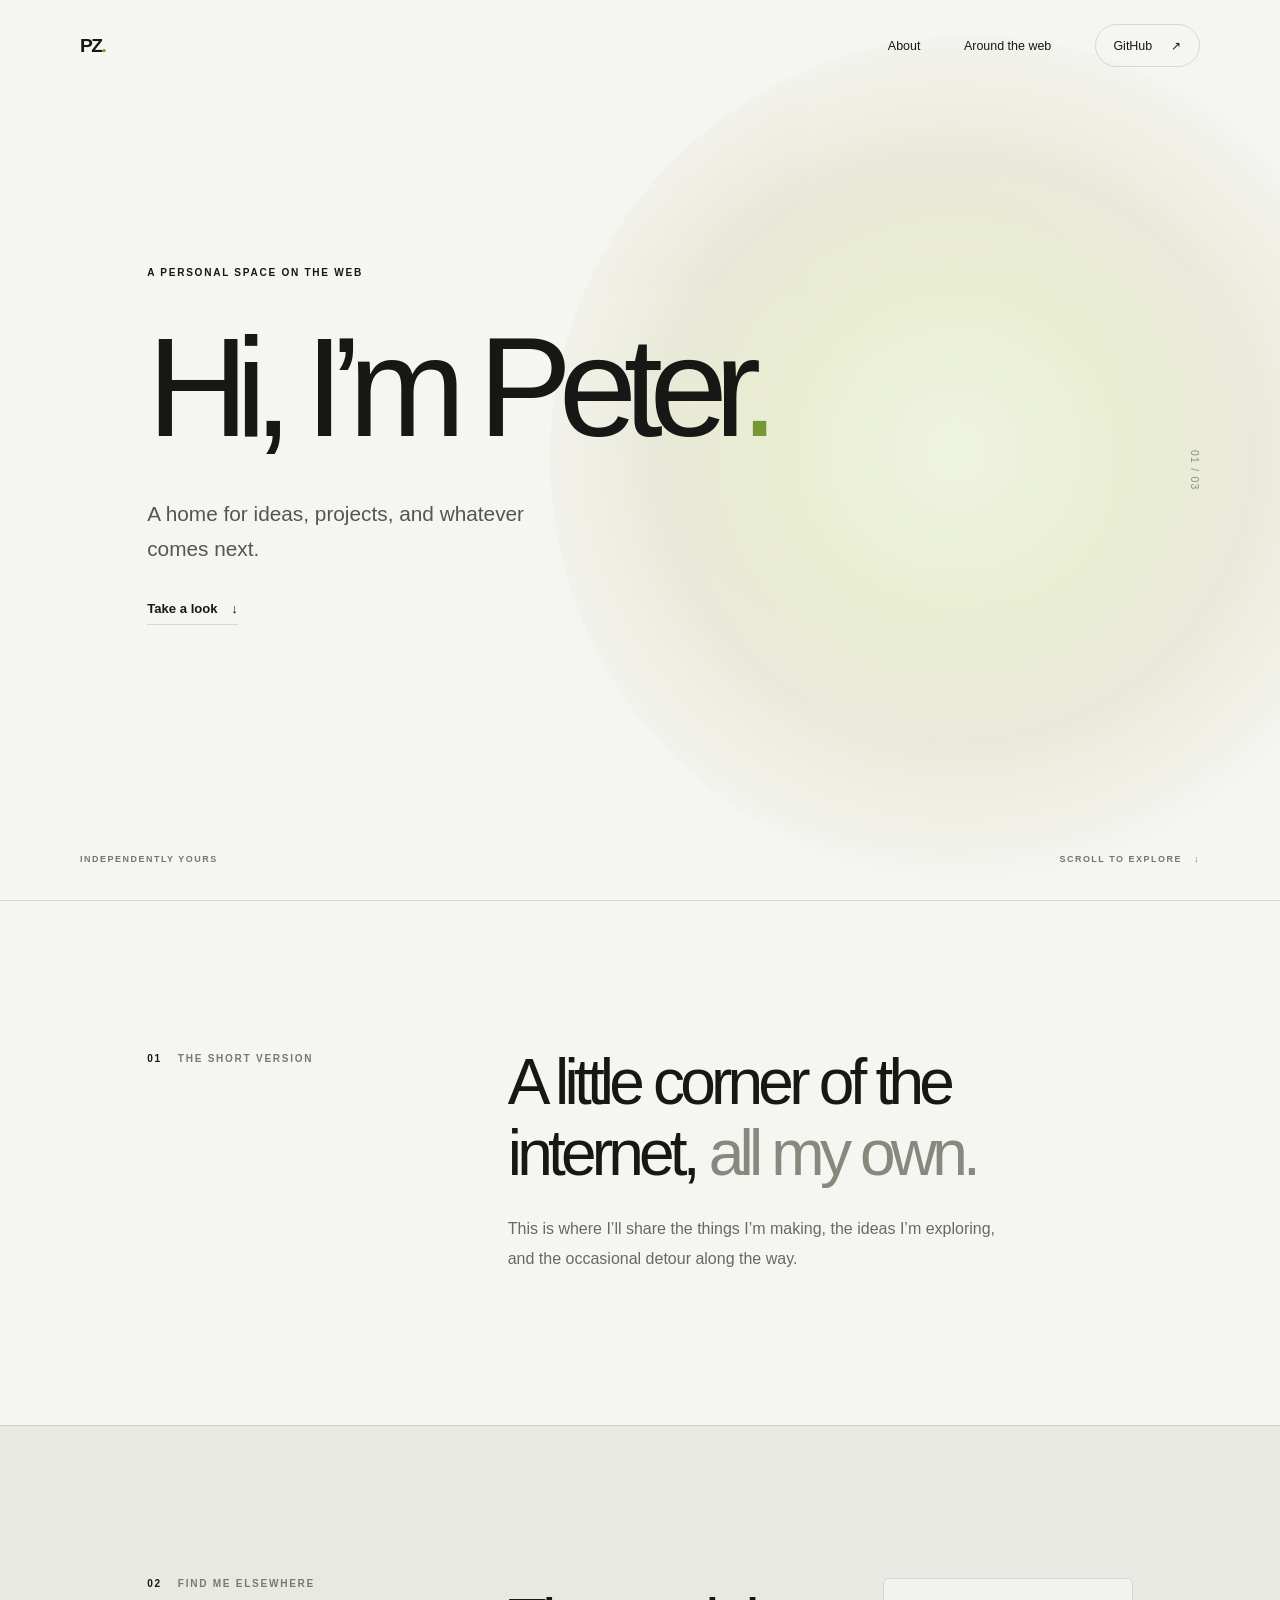
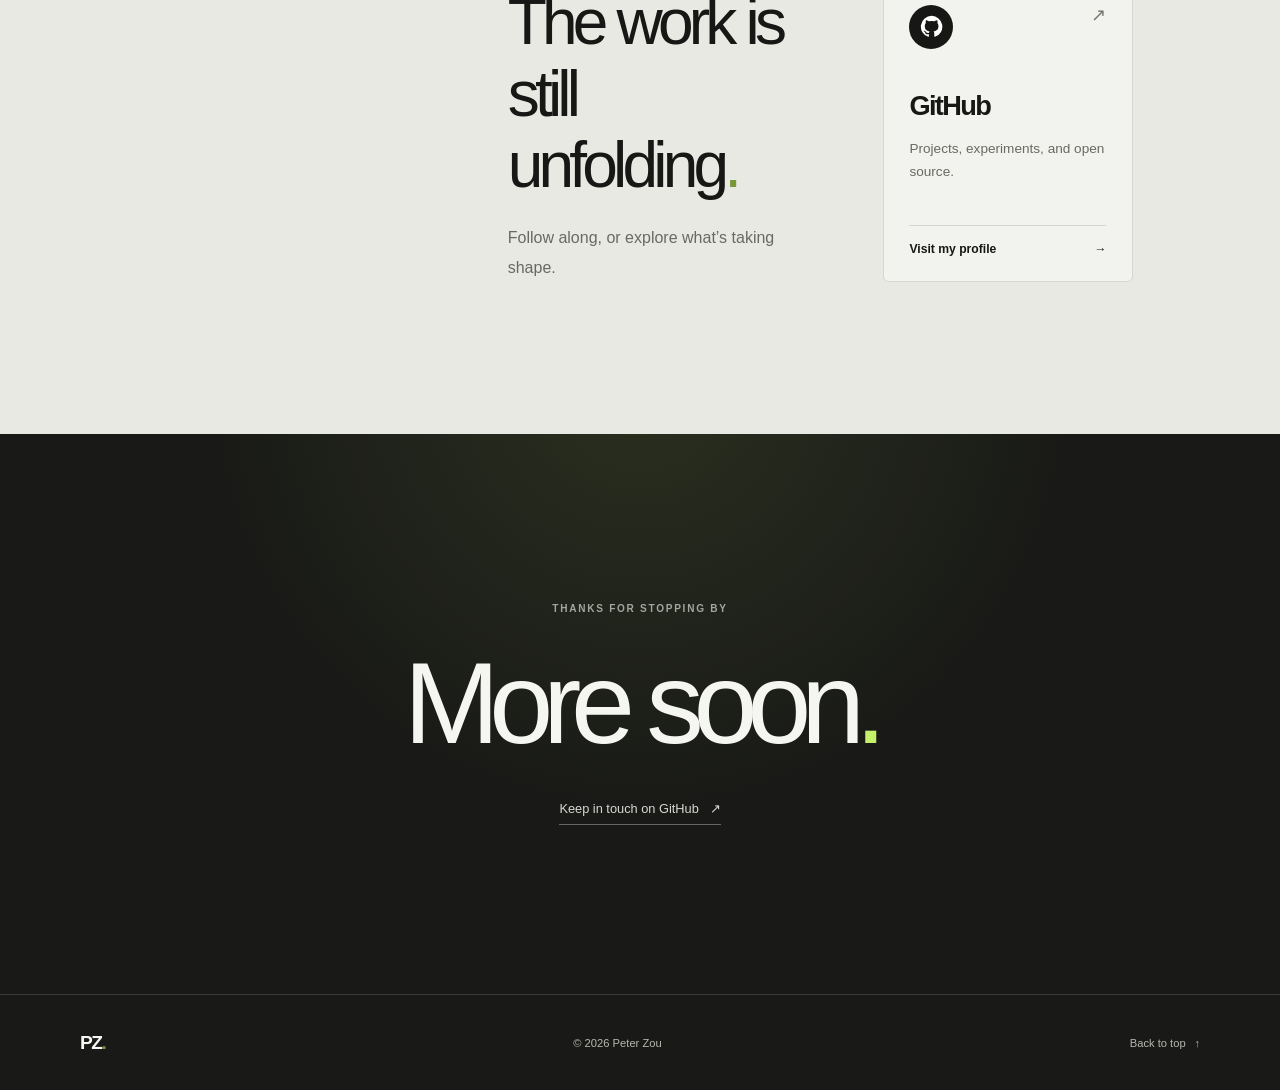
==== index.html @ 80b44aad "Build personal GitHub Pages site Co-authored-by: Copilot <223556219+Copilot@users.noreply.github.com" ====
<!doctype html>
<html lang="en" class="no-js">
  <head>
    <meta charset="utf-8">
    <meta name="viewport" content="width=device-width, initial-scale=1">
    <meta name="theme-color" content="#f5f5f2">
    <meta
      name="description"
      content="The personal website of Peter Zou — a home for ideas, projects, and what's next."
    >
    <title>Peter Zou — Personal site</title>
    <link rel="stylesheet" href="styles.css">
    <script src="script.js" defer></script>
  </head>
  <body>
    <a class="skip-link" href="#main">Skip to content</a>
    <header class="site-header">
      <a class="wordmark" href="#top" aria-label="Peter Zou, home">PZ<span>.</span></a>
      <button
        class="menu-toggle"
        type="button"
        aria-expanded="false"
        aria-controls="site-nav"
        aria-label="Open navigation"
      >
        <span></span>
        <span></span>
      </button>
      <nav class="site-nav" id="site-nav" aria-label="Main navigation">
        <a href="#about">About</a>
        <a href="#around">Around the web</a>
        <a class="nav-cta" href="https://github.com/v-peterzou" target="_blank" rel="noreferrer">
          GitHub <span aria-hidden="true">↗</span>
        </a>
      </nav>
    </header>

    <main id="main">
      <section class="hero" id="top" aria-labelledby="hero-title">
        <div class="hero-orb" aria-hidden="true"></div>
        <div class="hero-copy">
          <p class="eyebrow hero-reveal">A PERSONAL SPACE ON THE WEB</p>
          <h1 class="hero-reveal" id="hero-title">Hi, I’m Peter<span class="period">.</span></h1>
          <p class="hero-intro hero-reveal">
            A home for ideas, projects, and whatever comes next.
          </p>
          <a class="text-link hero-reveal" href="#about">
            Take a look <span class="arrow" aria-hidden="true">↓</span>
          </a>
        </div>
        <p class="hero-index" aria-hidden="true">01 / 03</p>
        <div class="hero-bottom" aria-hidden="true">
          <span>INDEPENDENTLY YOURS</span>
          <span>SCROLL TO EXPLORE <span class="arrow">↓</span></span>
        </div>
      </section>

      <section class="about section-wrap" id="about" aria-labelledby="about-title">
        <div class="section-label reveal">
          <span class="section-number">01</span>
          <span>THE SHORT VERSION</span>
        </div>
        <div class="about-content reveal">
          <h2 id="about-title">A little corner of the internet, <span>all my own.</span></h2>
          <p>
            This is where I’ll share the things I’m making, the ideas I’m exploring,
            and the occasional detour along the way.
          </p>
        </div>
      </section>

      <section class="around section-wrap" id="around" aria-labelledby="around-title">
        <div class="section-label reveal">
          <span class="section-number">02</span>
          <span>FIND ME ELSEWHERE</span>
        </div>
        <div class="around-content reveal">
          <div class="around-heading">
            <h2 id="around-title">The work is<br>still unfolding<span class="period">.</span></h2>
            <p>Follow along, or explore what’s taking shape.</p>
          </div>
          <a
            class="github-card"
            href="https://github.com/v-peterzou"
            target="_blank"
            rel="noreferrer"
          >
            <span class="github-card-top">
              <span class="github-mark" aria-hidden="true">
                <svg viewBox="0 0 24 24" fill="currentColor">
                  <path d="M12 .9a11.1 11.1 0 0 0-3.51 21.63c.56.1.76-.24.76-.54v-2.1c-3.1.67-3.75-1.32-3.75-1.32-.5-1.28-1.24-1.62-1.24-1.62-1.01-.7.08-.69.08-.69 1.12.08 1.71 1.15 1.71 1.15 1 1.7 2.63 1.2 3.27.92.1-.73.39-1.2.71-1.48-2.48-.28-5.09-1.24-5.09-5.52 0-1.22.44-2.22 1.15-3-.12-.28-.5-1.42.11-2.96 0 0 .94-.3 3.05 1.15a10.62 10.62 0 0 1 5.55 0c2.12-1.44 3.05-1.15 3.05-1.15.61 1.54.23 2.68.12 2.96.71.78 1.14 1.78 1.14 3 0 4.3-2.61 5.23-5.1 5.5.4.35.76 1.03.76 2.08v3.08c0 .3.2.65.77.54A11.1 11.1 0 0 0 12 .9Z"/>
                </svg>
              </span>
              <span class="card-arrow" aria-hidden="true">↗</span>
            </span>
            <span class="github-card-title">GitHub</span>
            <span class="github-card-description">Projects, experiments, and open source.</span>
            <span class="github-card-link">Visit my profile <span aria-hidden="true">→</span></span>
          </a>
        </div>
      </section>

      <section class="closing" aria-label="Closing">
        <div class="closing-glow" aria-hidden="true"></div>
        <p class="eyebrow reveal">THANKS FOR STOPPING BY</p>
        <h2 class="reveal">More soon<span class="period">.</span></h2>
        <a
          class="closing-link reveal"
          href="https://github.com/v-peterzou"
          target="_blank"
          rel="noreferrer"
        >
          Keep in touch on GitHub <span aria-hidden="true">↗</span>
        </a>
      </section>
    </main>

    <footer class="site-footer">
      <a class="wordmark" href="#top" aria-label="Peter Zou, back to top">PZ<span>.</span></a>
      <p>© <span id="year">2026</span> Peter Zou</p>
      <a href="#top" class="back-to-top">Back to top <span aria-hidden="true">↑</span></a>
    </footer>
  </body>
</html>
---- styles.css ----
:root {
  color-scheme: light;
  --paper: #f5f5f2;
  --ink: #171815;
  --muted: #777972;
  --accent: #c4f06a;
  --line: rgba(23, 24, 21, 0.13);
  --font-display: -apple-system, BlinkMacSystemFont, "Segoe UI", sans-serif;
  --font-body: -apple-system, BlinkMacSystemFont, "Segoe UI", sans-serif;
}

* {
  box-sizing: border-box;
}

html {
  scroll-behavior: smooth;
  scroll-padding-top: 5.5rem;
}

body {
  margin: 0;
  background: var(--paper);
  color: var(--ink);
  font-family: var(--font-body);
  -webkit-font-smoothing: antialiased;
}

a {
  color: inherit;
  text-decoration: none;
}

button {
  font: inherit;
}

.skip-link {
  position: fixed;
  z-index: 20;
  top: 0.75rem;
  left: 0.75rem;
  padding: 0.75rem 1rem;
  transform: translateY(-160%);
  border-radius: 0.25rem;
  background: var(--ink);
  color: white;
}

.skip-link:focus {
  transform: translateY(0);
}

.site-header {
  position: absolute;
  z-index: 5;
  top: 0;
  left: 0;
  display: flex;
  width: 100%;
  align-items: center;
  justify-content: space-between;
  padding: 1.5rem 6.25vw;
}

.wordmark {
  font-family: var(--font-display);
  font-size: 1.2rem;
  font-weight: 800;
  letter-spacing: -0.08em;
}

.wordmark span,
.period {
  color: #769735;
}

.site-nav {
  display: flex;
  align-items: center;
  gap: clamp(1.5rem, 3.4vw, 3.5rem);
  font-size: 0.78rem;
  font-weight: 500;
}

.site-nav a,
.back-to-top {
  transition: opacity 180ms ease;
}

.site-nav a:hover,
.back-to-top:hover {
  opacity: 0.58;
}

.site-nav .nav-cta {
  display: inline-flex;
  min-height: 2.7rem;
  align-items: center;
  gap: 1.2rem;
  padding: 0 1.1rem;
  border: 1px solid var(--line);
  border-radius: 999px;
}

.menu-toggle {
  display: none;
}

.hero {
  position: relative;
  display: flex;
  min-height: min(850px, 100vh);
  min-height: min(850px, 100svh);
  flex-direction: column;
  justify-content: center;
  overflow: hidden;
  padding: 8rem 11.5vw 7rem;
  isolation: isolate;
}

.hero-orb {
  position: absolute;
  z-index: -1;
  top: 4%;
  right: -9%;
  width: min(66vw, 890px);
  aspect-ratio: 1;
  border-radius: 50%;
  background:
    radial-gradient(ellipse at 38% 42%, rgba(245, 245, 242, 0) 28%, rgba(245, 245, 242, 0.08) 49%, rgba(245, 245, 242, 0) 68%),
    radial-gradient(ellipse at 48% 49%, #eef4df 0%, #e8eccf 29%, #e8e8d7 48%, #f5f5f2 72%);
  opacity: 0.94;
  animation: orb-arrive 1.5s cubic-bezier(0.2, 0.7, 0.2, 1) both;
}

.hero-copy {
  width: min(100%, 950px);
  margin-top: -1.5rem;
}

.eyebrow,
.section-label,
.hero-bottom {
  font-size: 0.63rem;
  font-weight: 600;
  letter-spacing: 0.17em;
}

.eyebrow {
  margin: 0 0 2.5rem;
}

.hero h1 {
  margin: 0;
  font-family: var(--font-display);
  font-size: clamp(4.5rem, 11vw, 10.25rem);
  font-weight: 500;
  letter-spacing: -0.095em;
  line-height: 0.99;
}

.hero-intro {
  max-width: 27rem;
  margin: 2.4rem 0 2rem;
  color: #55574f;
  font-size: clamp(1.05rem, 1.8vw, 1.3rem);
  line-height: 1.7;
}

.text-link {
  display: inline-flex;
  align-items: center;
  gap: 0.85rem;
  padding-bottom: 0.5rem;
  border-bottom: 1px solid var(--line);
  font-size: 0.82rem;
  font-weight: 600;
}

.arrow {
  display: inline-block;
  transition: transform 180ms ease;
}

.text-link:hover .arrow {
  transform: translateY(3px);
}

.hero-index {
  position: absolute;
  top: 50%;
  right: 6.25vw;
  margin: 0;
  color: #8b8d84;
  font-size: 0.65rem;
  letter-spacing: 0.12em;
  writing-mode: vertical-rl;
}

.hero-bottom {
  position: absolute;
  right: 6.25vw;
  bottom: 2.25rem;
  left: 6.25vw;
  display: flex;
  justify-content: space-between;
  color: #75776e;
  font-size: 0.56rem;
}

.hero-bottom .arrow {
  margin-left: 0.5rem;
}

.hero-reveal {
  animation: rise-in 850ms cubic-bezier(0.2, 0.7, 0.2, 1) both;
}

.hero-reveal:nth-child(2) {
  animation-delay: 100ms;
}

.hero-reveal:nth-child(3) {
  animation-delay: 200ms;
}

.hero-reveal:nth-child(4) {
  animation-delay: 300ms;
}

.section-wrap {
  display: grid;
  grid-template-columns: 1fr 2fr;
  gap: 3rem;
  padding: 9.5rem 11.5vw;
  border-top: 1px solid var(--line);
}

.section-label {
  display: flex;
  align-items: flex-start;
  gap: 1rem;
  color: var(--muted);
}

.section-number {
  color: var(--ink);
}

.about-content {
  max-width: 720px;
}

.about-content h2,
.around-heading h2 {
  margin: -0.4rem 0 1.5rem;
  font-family: var(--font-display);
  font-size: clamp(2.5rem, 5vw, 5rem);
  font-weight: 500;
  letter-spacing: -0.075em;
  line-height: 1.12;
}

.about-content h2 span {
  color: #87897f;
}

.about-content p,
.around-heading p {
  max-width: 32rem;
  margin: 0;
  color: #686a62;
  font-size: 1rem;
  line-height: 1.85;
}

.around {
  background: #e9e9e3;
}

.around-content {
  display: grid;
  grid-template-columns: minmax(0, 1fr) minmax(250px, 0.72fr);
  align-items: end;
  gap: clamp(2rem, 6vw, 6rem);
}

.around-heading h2 {
  margin-bottom: 1.3rem;
}

.github-card {
  display: flex;
  min-height: 19rem;
  flex-direction: column;
  justify-content: space-between;
  padding: 1.6rem;
  border: 1px solid rgba(23, 24, 21, 0.12);
  border-radius: 0.35rem;
  background: rgba(245, 245, 242, 0.76);
  transition: transform 300ms cubic-bezier(0.2, 0.7, 0.2, 1), background 300ms ease;
}

.github-card:hover {
  transform: translateY(-5px);
  background: #f5f5f2;
}

.github-card-top {
  display: flex;
  align-items: flex-start;
  justify-content: space-between;
}

.github-mark {
  display: grid;
  width: 2.75rem;
  aspect-ratio: 1;
  place-items: center;
  border-radius: 50%;
  background: var(--ink);
  color: white;
}

.github-mark svg {
  width: 1.45rem;
}

.card-arrow {
  color: #777972;
  font-size: 1.1rem;
}

.github-card-title {
  margin-top: 2rem;
  font-family: var(--font-display);
  font-size: 1.7rem;
  font-weight: 600;
  letter-spacing: -0.06em;
}

.github-card-description {
  margin-top: 0.45rem;
  color: #686a62;
  font-size: 0.85rem;
  line-height: 1.65;
}

.github-card-link {
  display: flex;
  justify-content: space-between;
  margin-top: 2rem;
  padding-top: 1rem;
  border-top: 1px solid var(--line);
  font-size: 0.76rem;
  font-weight: 600;
}

.closing {
  position: relative;
  display: flex;
  min-height: 35rem;
  flex-direction: column;
  align-items: center;
  justify-content: center;
  overflow: hidden;
  padding: 6rem 1.5rem;
  background: #191a17;
  color: #f5f5f2;
  text-align: center;
  isolation: isolate;
}

.closing-glow {
  position: absolute;
  z-index: -1;
  top: -90%;
  left: 50%;
  width: 70vw;
  min-width: 35rem;
  aspect-ratio: 1;
  transform: translateX(-50%);
  border-radius: 50%;
  background: radial-gradient(ellipse, rgba(196, 240, 106, 0.1), transparent 68%);
}

.closing .eyebrow {
  margin-bottom: 1.4rem;
  color: #a4a59e;
}

.closing h2 {
  margin: 0;
  font-family: var(--font-display);
  font-size: clamp(4rem, 9vw, 8rem);
  font-weight: 500;
  letter-spacing: -0.09em;
}

.closing .period {
  color: var(--accent);
}

.closing-link {
  margin-top: 2rem;
  padding-bottom: 0.5rem;
  border-bottom: 1px solid rgba(245, 245, 242, 0.35);
  color: #d7d8d1;
  font-size: 0.8rem;
  transition: color 180ms ease;
}

.closing-link:hover {
  color: white;
}

.closing-link span {
  margin-left: 0.45rem;
}

.site-footer {
  display: flex;
  min-height: 6rem;
  align-items: center;
  justify-content: space-between;
  padding: 1.25rem 6.25vw;
  background: #191a17;
  color: #b6b7b0;
  border-top: 1px solid rgba(245, 245, 242, 0.15);
  font-size: 0.7rem;
}

.site-footer .wordmark {
  color: #f5f5f2;
}

.site-footer p {
  margin: 0;
}

.back-to-top span {
  margin-left: 0.35rem;
}

.reveal {
  opacity: 0;
  transform: translateY(18px);
  transition: opacity 700ms ease, transform 700ms cubic-bezier(0.2, 0.7, 0.2, 1);
}

.no-js .reveal {
  opacity: 1;
  transform: none;
}

.reveal.is-visible {
  opacity: 1;
  transform: translateY(0);
}

:focus-visible {
  outline: 2px solid #769735;
  outline-offset: 4px;
}

@keyframes rise-in {
  from {
    opacity: 0;
    transform: translateY(18px);
  }
  to {
    opacity: 1;
    transform: translateY(0);
  }
}

@keyframes orb-arrive {
  from {
    opacity: 0;
    transform: scale(0.94);
  }
  to {
    opacity: 0.94;
    transform: scale(1);
  }
}

@media (min-height: 900px) and (min-width: 900px) {
  .hero {
    min-height: 100svh;
  }
}

@media (max-width: 760px) {
  .site-header {
    padding: 1.15rem 6vw;
  }

  .menu-toggle {
    z-index: 7;
    display: flex;
    width: 2.7rem;
    height: 2.7rem;
    flex-direction: column;
    align-items: center;
    justify-content: center;
    gap: 5px;
    border: 1px solid var(--line);
    border-radius: 50%;
    background: var(--paper);
    cursor: pointer;
  }

  .menu-toggle span {
    width: 0.85rem;
    height: 1px;
    background: var(--ink);
    transition: transform 180ms ease;
  }

  .menu-toggle[aria-expanded="true"] span:first-child {
    transform: translateY(3px) rotate(45deg);
  }

  .menu-toggle[aria-expanded="true"] span:last-child {
    transform: translateY(-3px) rotate(-45deg);
  }

  .site-nav {
    position: absolute;
    top: 0.65rem;
    right: 4vw;
    left: 4vw;
    display: flex;
    flex-direction: column;
    align-items: stretch;
    gap: 0;
    padding: 4rem 1.25rem 1.25rem;
    border: 1px solid var(--line);
    border-radius: 0.4rem;
    background: var(--paper);
    box-shadow: 0 1rem 3rem rgba(23, 24, 21, 0.1);
    opacity: 0;
    pointer-events: none;
    transform: translateY(-0.5rem);
    transition: opacity 180ms ease, transform 180ms ease;
  }

  .site-nav.is-open {
    opacity: 1;
    pointer-events: auto;
    transform: translateY(0);
  }

  .site-nav > a:not(.nav-cta) {
    padding: 1rem 0;
    border-bottom: 1px solid var(--line);
  }

  .site-nav .nav-cta {
    justify-content: space-between;
    margin-top: 1rem;
  }

  .hero {
    min-height: 760px;
    min-height: max(650px, 100svh);
    padding: 7.5rem 8vw 6rem;
  }

  .hero-orb {
    top: 14%;
    right: -31%;
    width: 105vw;
    opacity: 0.7;
  }

  .hero h1 {
    font-size: clamp(4.25rem, 16vw, 7.5rem);
  }

  .hero-intro {
    max-width: 19rem;
    margin-top: 1.6rem;
    font-size: 1.05rem;
  }

  .hero-index {
    display: none;
  }

  .hero-bottom {
    right: 8vw;
    left: 8vw;
    font-size: 0.48rem;
  }

  .section-wrap {
    grid-template-columns: 1fr;
    gap: 3rem;
    padding: 6rem 8vw;
  }

  .about-content h2,
  .around-heading h2 {
    font-size: clamp(2.75rem, 11vw, 4.5rem);
  }

  .around-content {
    grid-template-columns: 1fr;
    gap: 2.5rem;
  }

  .github-card {
    min-height: 17rem;
  }

  .closing {
    min-height: 30rem;
  }

  .site-footer {
    min-height: 5.5rem;
    padding: 1rem 6vw;
    font-size: 0.62rem;
  }
}

@media (max-width: 390px) {
  .hero-bottom span:first-child {
    max-width: 6rem;
  }

  .hero-bottom {
    letter-spacing: 0.11em;
  }

  .site-footer {
    gap: 0.75rem;
  }
}

@media (prefers-reduced-motion: reduce) {
  *,
  *::before,
  *::after {
    scroll-behavior: auto !important;
    animation-duration: 0.01ms !important;
    animation-iteration-count: 1 !important;
    transition-duration: 0.01ms !important;
  }

  .reveal {
    opacity: 1;
    transform: none;
  }
}
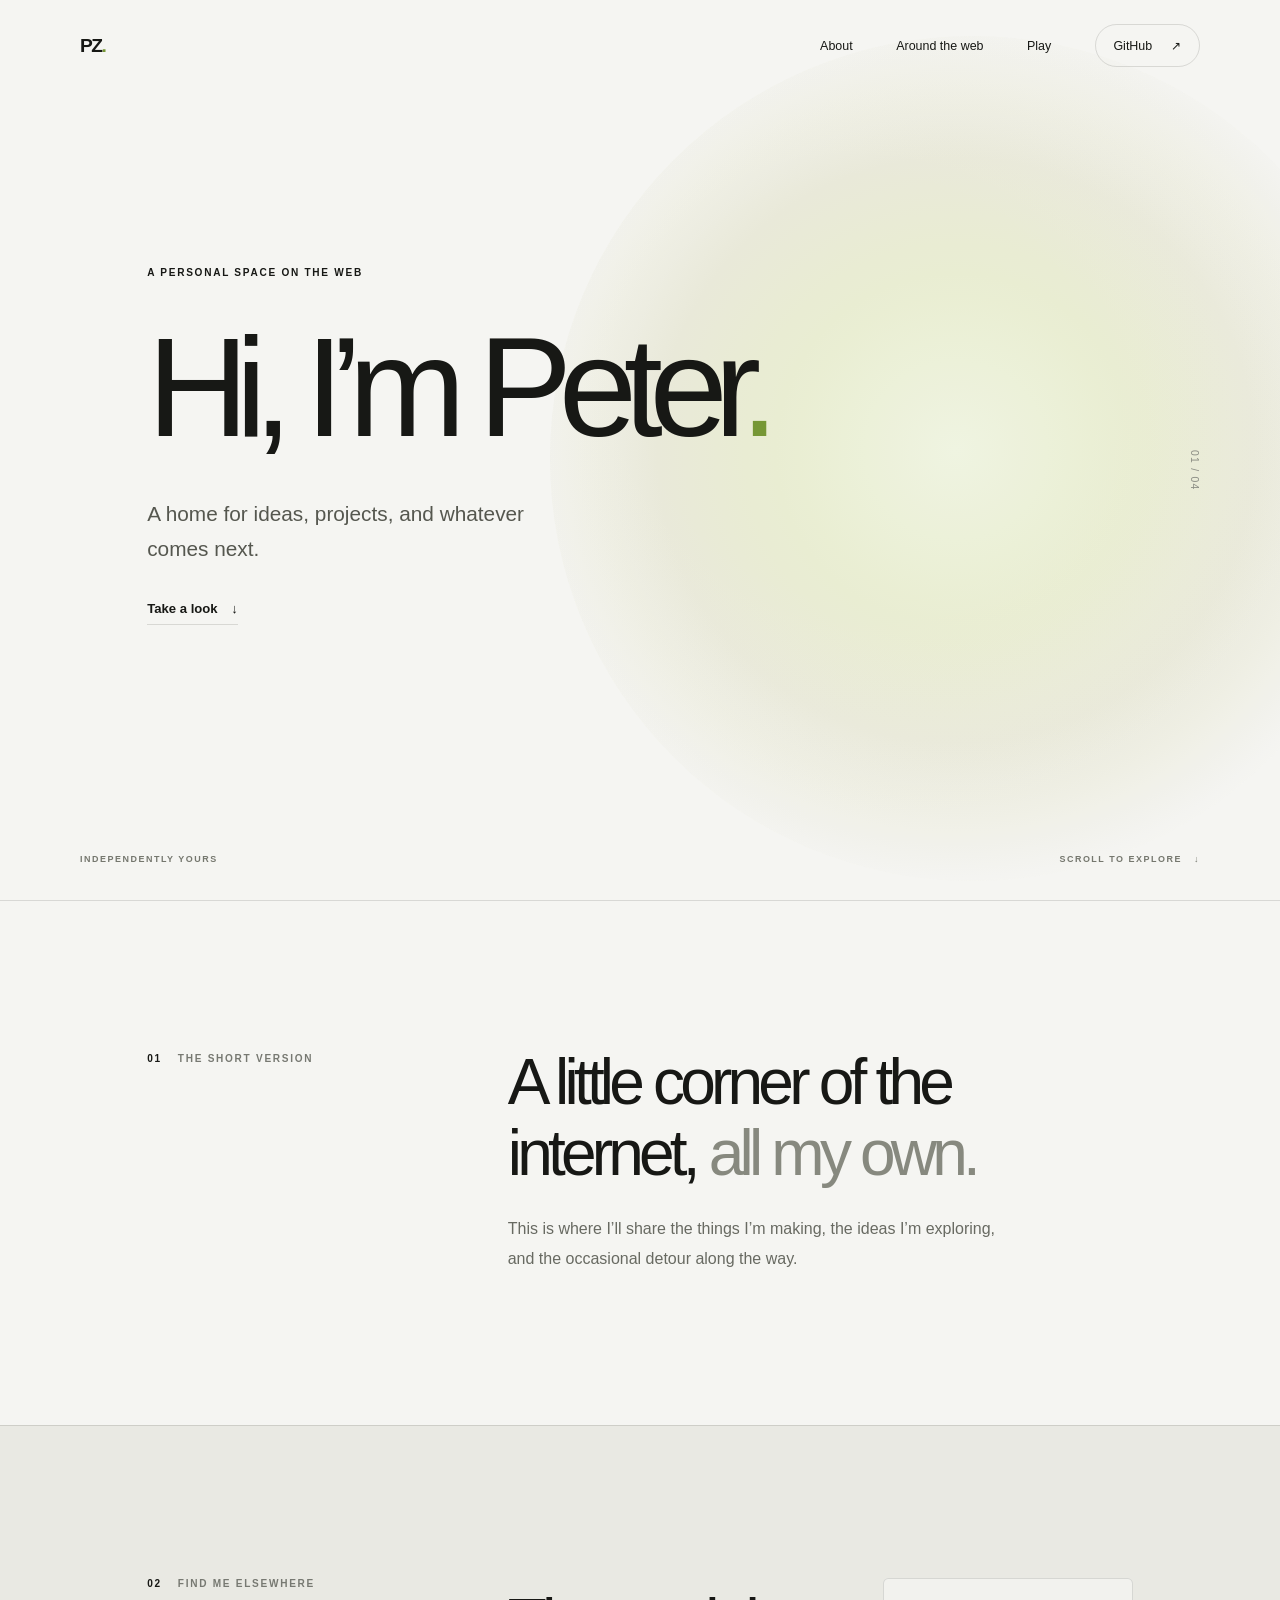
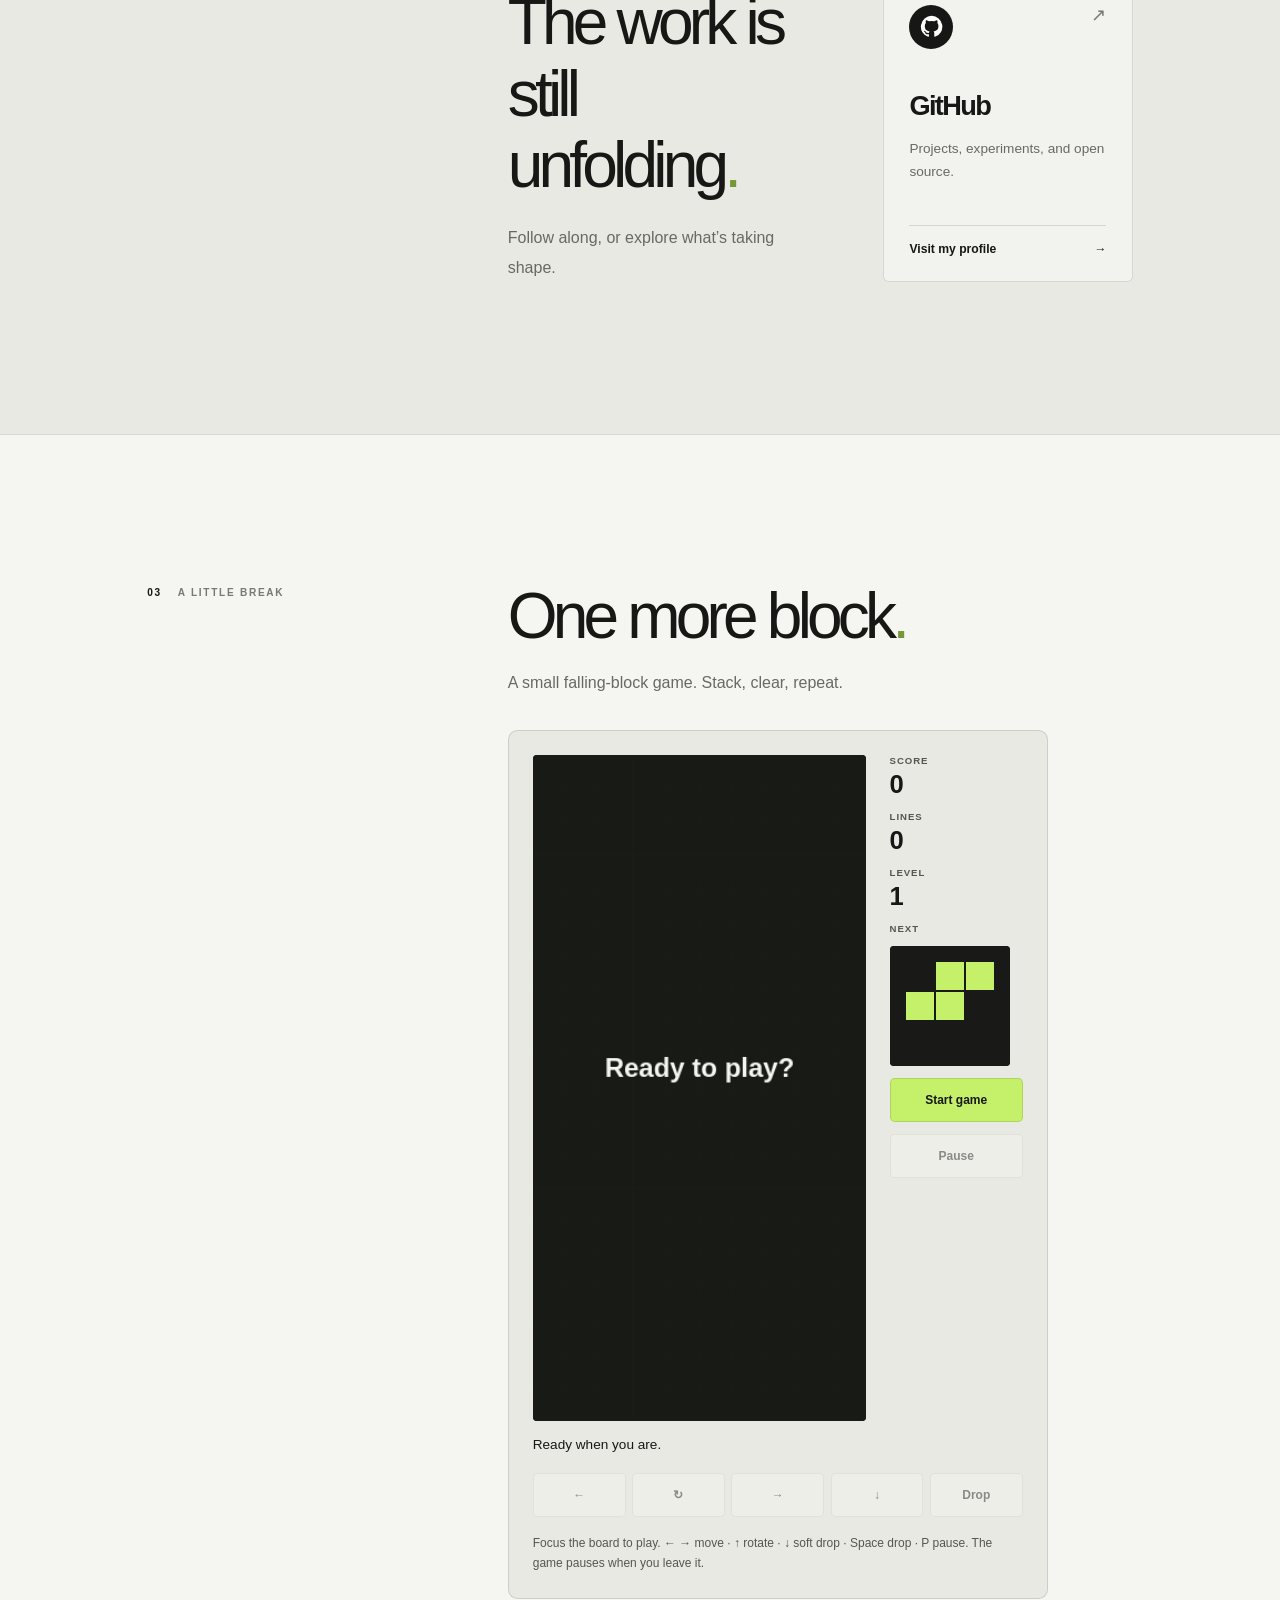
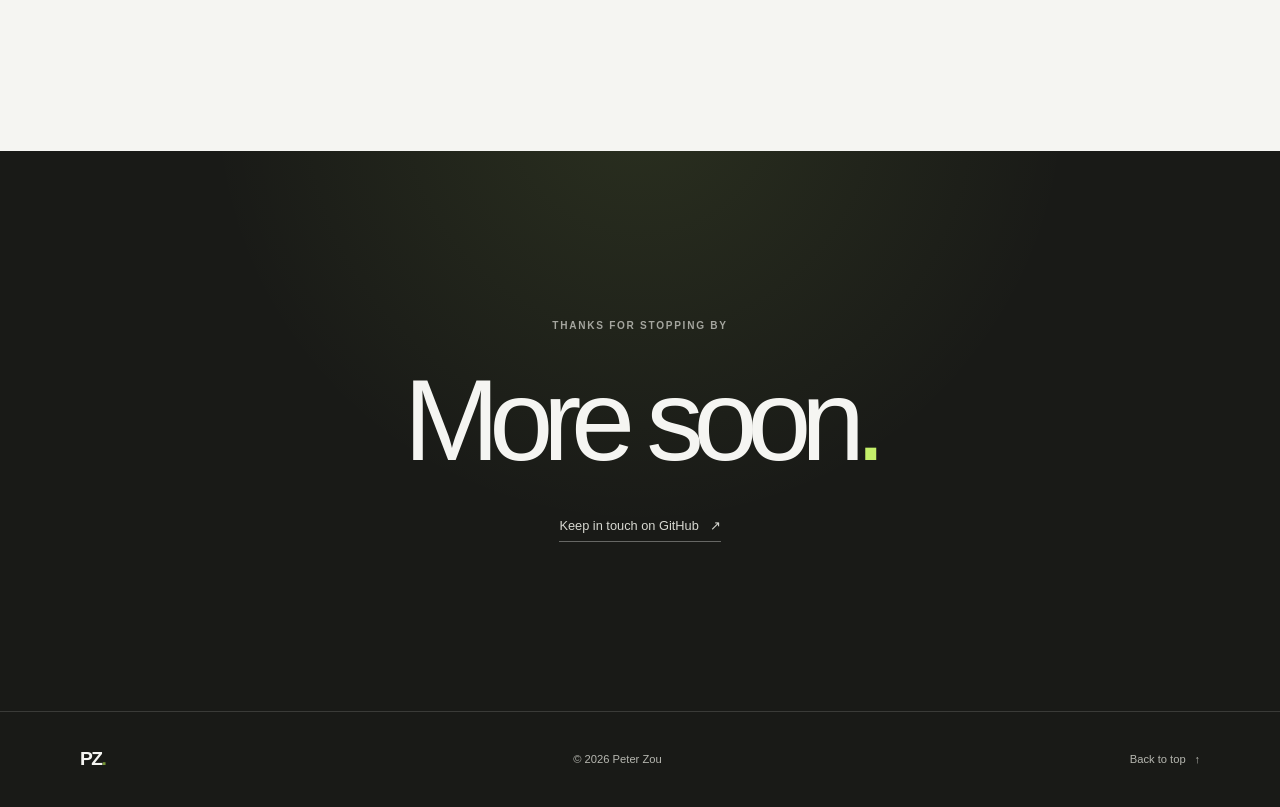
==== commit 013111d2: "Add playable falling-block game widget Co-authored-by: Copilot <223556219+Copilot@users.noreply.gith" ====
--- a/index.html
+++ b/index.html
@@ -11,6 +11,7 @@
     <title>Peter Zou — Personal site</title>
     <link rel="stylesheet" href="styles.css">
     <script src="script.js" defer></script>
+    <script src="game.js" defer></script>
   </head>
   <body>
     <a class="skip-link" href="#main">Skip to content</a>
@@ -29,6 +30,7 @@
       <nav class="site-nav" id="site-nav" aria-label="Main navigation">
         <a href="#about">About</a>
         <a href="#around">Around the web</a>
+        <a href="#play">Play</a>
         <a class="nav-cta" href="https://github.com/v-peterzou" target="_blank" rel="noreferrer">
           GitHub <span aria-hidden="true">↗</span>
         </a>
@@ -48,7 +50,7 @@
             Take a look <span class="arrow" aria-hidden="true">↓</span>
           </a>
         </div>
-        <p class="hero-index" aria-hidden="true">01 / 03</p>
+        <p class="hero-index" aria-hidden="true">01 / 04</p>
         <div class="hero-bottom" aria-hidden="true">
           <span>INDEPENDENTLY YOURS</span>
           <span>SCROLL TO EXPLORE <span class="arrow">↓</span></span>
@@ -100,6 +102,49 @@
         </div>
       </section>
 
+      <section class="play section-wrap" id="play" aria-labelledby="play-title">
+        <div class="section-label">
+          <span class="section-number">03</span>
+          <span>A LITTLE BREAK</span>
+        </div>
+        <div class="play-content">
+          <h2 id="play-title">One more block<span class="period">.</span></h2>
+          <p class="play-intro">A small falling-block game. Stack, clear, repeat.</p>
+          <div class="game-widget" aria-label="Falling-block game">
+            <div class="game-layout">
+              <canvas id="game-board" width="300" height="600" tabindex="0"
+                role="img" aria-label="Game board, 10 columns by 20 rows"
+                aria-describedby="game-instructions game-status">
+                This game requires a browser with canvas support.
+              </canvas>
+              <div class="game-sidebar">
+                <p class="game-label">SCORE <strong id="game-score">0</strong></p>
+                <p class="game-label">LINES <strong id="game-lines">0</strong></p>
+                <p class="game-label">LEVEL <strong id="game-level">1</strong></p>
+                <p class="game-label">NEXT</p>
+                <canvas id="game-next" width="120" height="120" role="img"
+                  aria-label="Next piece preview"></canvas>
+                <button type="button" id="game-start">Start game</button>
+                <button type="button" id="game-pause" disabled>Pause</button>
+              </div>
+            </div>
+            <p id="game-status" role="status" aria-live="polite">Ready when you are.</p>
+            <div class="game-controls" aria-label="Touch game controls">
+              <button type="button" data-game-action="left" aria-label="Move left">←</button>
+              <button type="button" data-game-action="rotate" aria-label="Rotate piece">↻</button>
+              <button type="button" data-game-action="right" aria-label="Move right">→</button>
+              <button type="button" data-game-action="down" aria-label="Move down">↓</button>
+              <button type="button" data-game-action="drop">Drop</button>
+            </div>
+            <p id="game-instructions">
+              Focus the board to play. ← → move · ↑ rotate · ↓ soft drop · Space drop · P pause.
+              The game pauses when you leave it.
+            </p>
+            <noscript><p>Enable JavaScript to play this game.</p></noscript>
+          </div>
+        </div>
+      </section>
+
       <section class="closing" aria-label="Closing">
         <div class="closing-glow" aria-hidden="true"></div>
         <p class="eyebrow reveal">THANKS FOR STOPPING BY</p>
--- a/styles.css
+++ b/styles.css
@@ -355,6 +355,124 @@
   border-top: 1px solid var(--line);
   font-size: 0.76rem;
   font-weight: 600;
+}
+
+.play-content {
+  min-width: 0;
+}
+
+.play-content h2 {
+  margin: -0.4rem 0 1rem;
+  font-family: var(--font-display);
+  font-size: clamp(2.5rem, 5vw, 5rem);
+  font-weight: 500;
+  letter-spacing: -0.075em;
+  line-height: 1.12;
+}
+
+.play-intro {
+  margin: 0 0 2rem;
+  color: #686a62;
+  line-height: 1.85;
+}
+
+.game-widget {
+  max-width: 540px;
+  padding: clamp(0.75rem, 2vw, 1.5rem);
+  border: 1px solid var(--line);
+  border-radius: 0.6rem;
+  background: #e9e9e3;
+}
+
+.game-layout {
+  display: grid;
+  grid-template-columns: minmax(0, 1fr) minmax(80px, 0.4fr);
+  align-items: start;
+  gap: clamp(0.75rem, 2vw, 1.5rem);
+}
+
+#game-board {
+  display: block;
+  width: 100%;
+  height: auto;
+  border-radius: 0.25rem;
+  background: #191a17;
+}
+
+.game-sidebar {
+  display: flex;
+  min-width: 0;
+  flex-direction: column;
+  gap: 0.75rem;
+}
+
+.game-label {
+  margin: 0;
+  color: #55574f;
+  font-size: 0.6rem;
+  font-weight: 600;
+  letter-spacing: 0.1em;
+}
+
+.game-label strong {
+  display: block;
+  margin-top: 0.25rem;
+  color: var(--ink);
+  font-size: clamp(1.1rem, 2vw, 1.8rem);
+  letter-spacing: -0.04em;
+}
+
+#game-next {
+  width: 100%;
+  max-width: 120px;
+  height: auto;
+  border-radius: 0.25rem;
+  background: #191a17;
+}
+
+.game-widget button {
+  min-height: 44px;
+  padding: 0.5rem;
+  border: 1px solid var(--line);
+  border-radius: 0.3rem;
+  background: var(--paper);
+  color: var(--ink);
+  font-size: 0.75rem;
+  font-weight: 600;
+  cursor: pointer;
+  touch-action: manipulation;
+}
+
+.game-widget button:hover:not(:disabled) {
+  background: #dcebbf;
+}
+
+.game-widget button:disabled {
+  opacity: 0.45;
+  cursor: not-allowed;
+}
+
+.game-widget #game-start {
+  background: var(--accent);
+}
+
+#game-status {
+  min-height: 1.5em;
+  margin: 1rem 0;
+  font-size: 0.85rem;
+}
+
+.game-controls {
+  display: grid;
+  grid-template-columns: repeat(5, minmax(0, 1fr));
+  gap: 0.4rem;
+}
+
+#game-instructions {
+  margin: 1rem 0 0;
+  color: #55574f;
+  font-size: 0.75rem;
+  line-height: 1.7;
 }
 
 .closing {
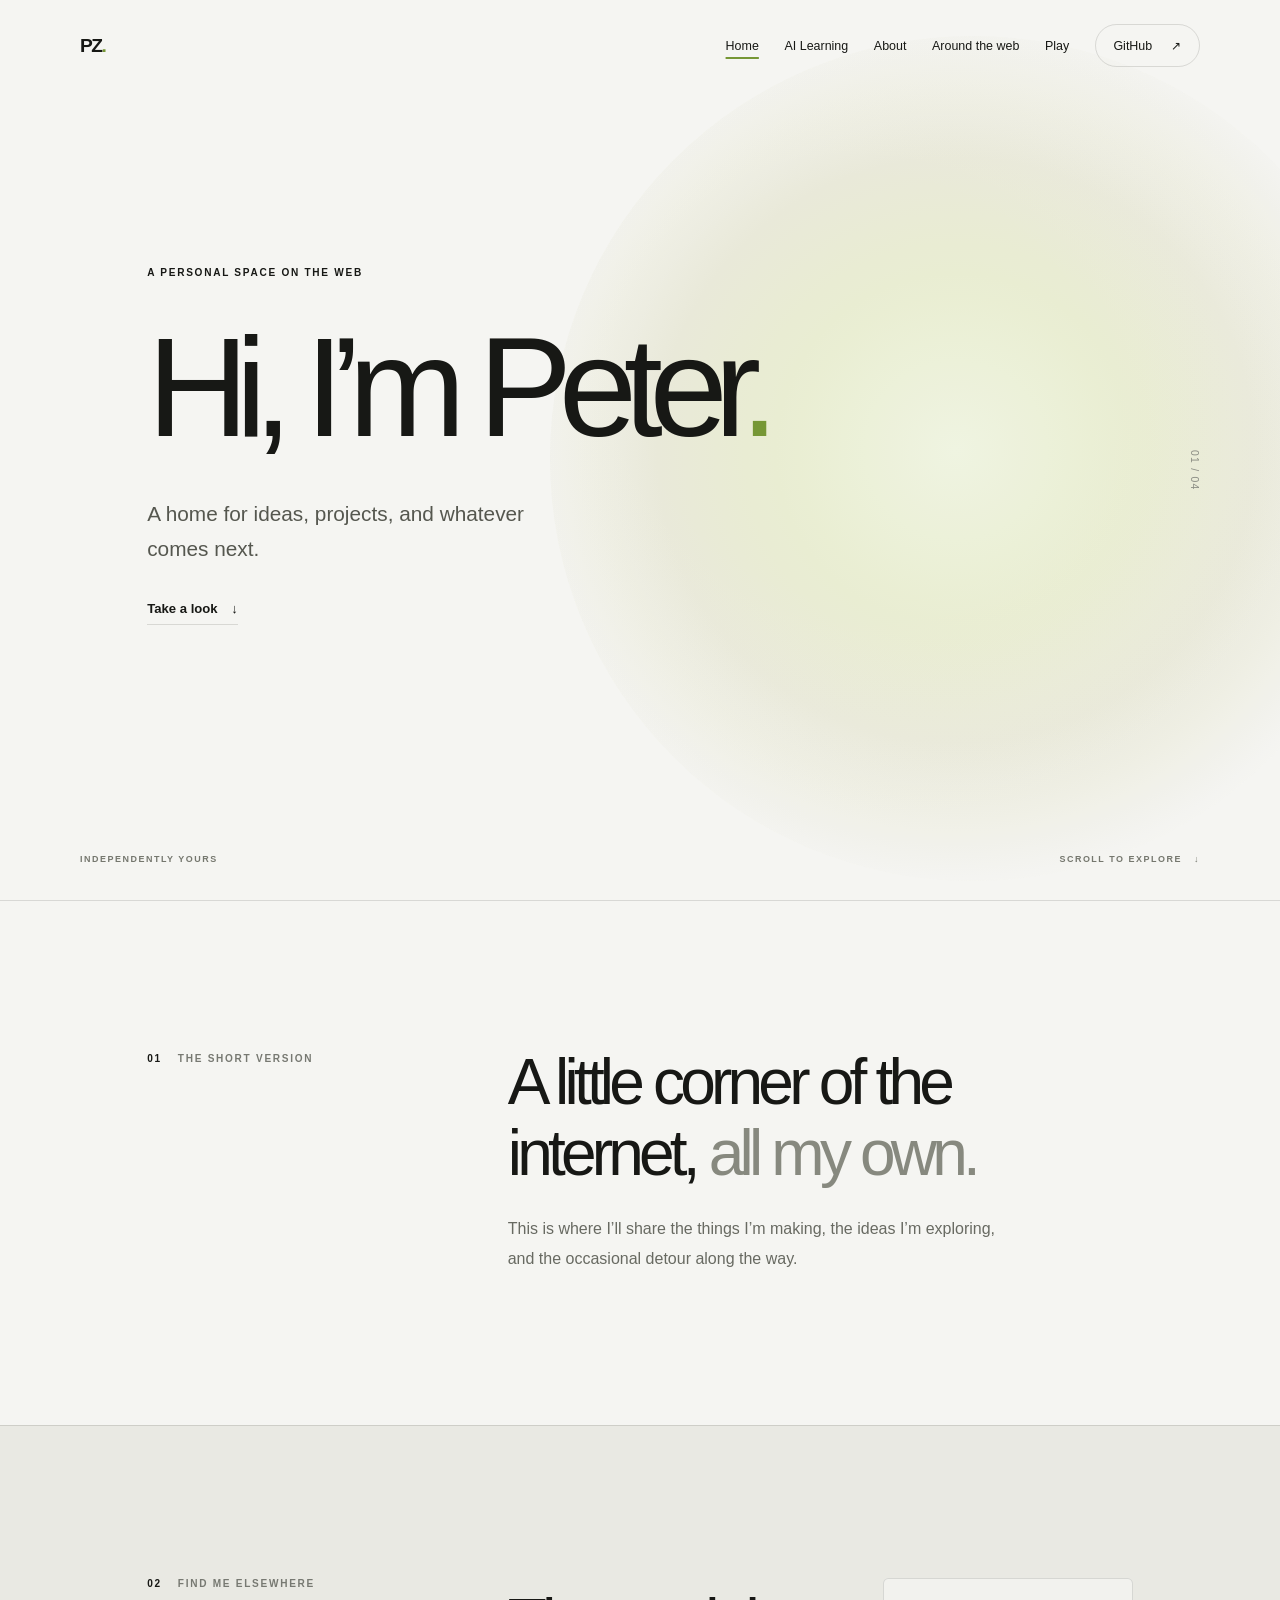
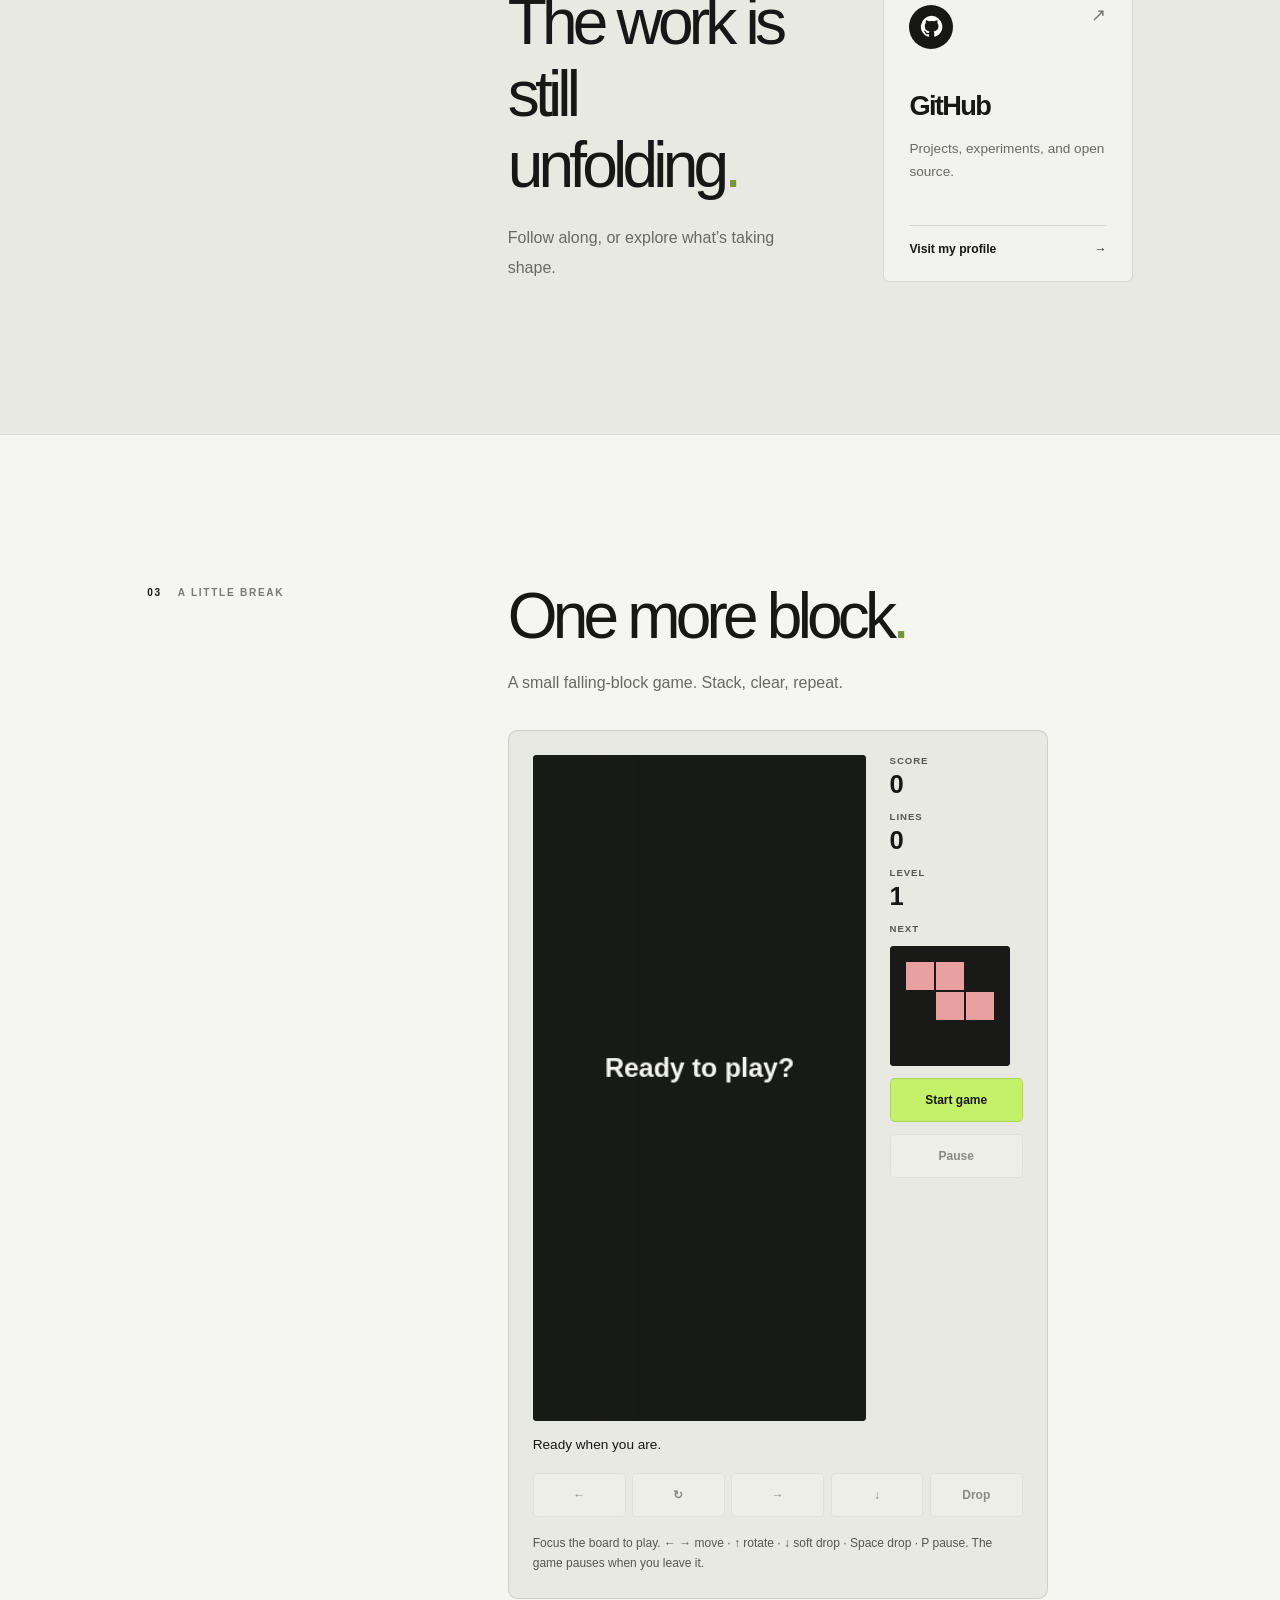
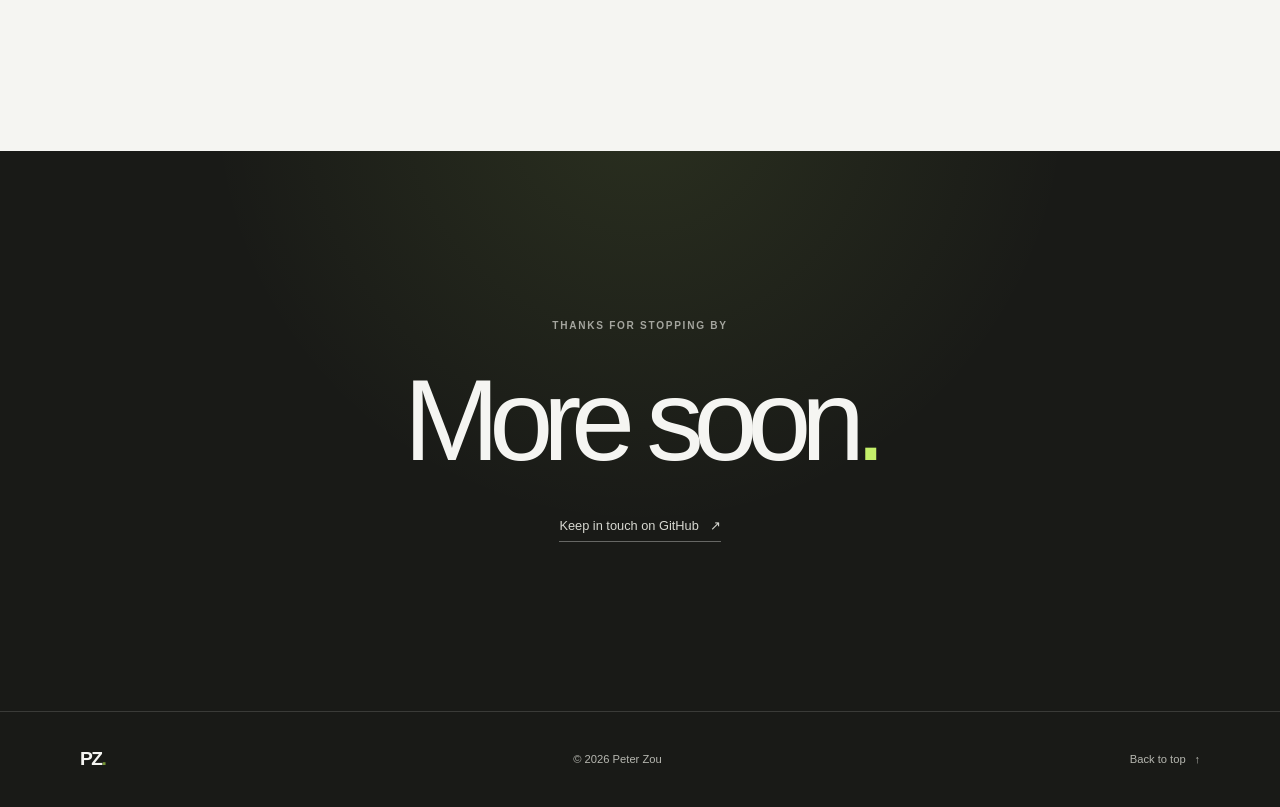
==== commit c06bb39a: "Add AI learning roadmap page and navigation Co-authored-by: Copilot <223556219+Copilot@users.noreply" ====
--- a/index.html
+++ b/index.html
@@ -28,6 +28,8 @@
         <span></span>
       </button>
       <nav class="site-nav" id="site-nav" aria-label="Main navigation">
+        <a href="./" aria-current="page">Home</a>
+        <a href="ai-learning.html">AI Learning</a>
         <a href="#about">About</a>
         <a href="#around">Around the web</a>
         <a href="#play">Play</a>
--- a/styles.css
+++ b/styles.css
@@ -78,7 +78,7 @@
 .site-nav {
   display: flex;
   align-items: center;
-  gap: clamp(1.5rem, 3.4vw, 3.5rem);
+  gap: clamp(0.85rem, 2vw, 1.75rem);
   font-size: 0.78rem;
   font-weight: 500;
 }
@@ -91,6 +91,13 @@
 .site-nav a:hover,
 .back-to-top:hover {
   opacity: 0.58;
+}
+
+.site-nav a[aria-current="page"] {
+  text-decoration: underline;
+  text-decoration-color: #769735;
+  text-underline-offset: 0.45rem;
+  text-decoration-thickness: 2px;
 }
 
 .site-nav .nav-cta {
@@ -357,6 +364,126 @@
   font-weight: 600;
 }
 
+.learning-hero h1 {
+  font-size: clamp(3.5rem, 8vw, 7.5rem);
+  letter-spacing: -0.075em;
+  line-height: 1.05;
+}
+
+.learning-content {
+  min-width: 0;
+}
+
+.learning-heading {
+  margin-bottom: 2.5rem;
+}
+
+.learning-heading h2 {
+  margin: -0.4rem 0 1.5rem;
+  font-family: var(--font-display);
+  font-size: clamp(2.5rem, 5vw, 5rem);
+  font-weight: 500;
+  letter-spacing: -0.075em;
+  line-height: 1.12;
+}
+
+.learning-heading > p {
+  max-width: 34rem;
+  margin: 0;
+  color: #686a62;
+  line-height: 1.85;
+}
+
+.roadmap-list {
+  display: grid;
+  gap: 1rem;
+  margin: 0;
+  padding: 0;
+  list-style: none;
+}
+
+.roadmap-card,
+.practice-card {
+  padding: clamp(1.25rem, 3vw, 2rem);
+  border: 1px solid var(--line);
+  border-radius: 0.4rem;
+  background: rgba(255, 255, 255, 0.35);
+}
+
+.roadmap-card .eyebrow {
+  margin-bottom: 1.25rem;
+  color: #55574f;
+}
+
+.roadmap-card h3,
+.practice-card h3 {
+  margin: 0 0 1rem;
+  font-size: clamp(1.35rem, 2.5vw, 1.75rem);
+  font-weight: 500;
+  letter-spacing: -0.04em;
+  line-height: 1.25;
+}
+
+.roadmap-card > p:not(.eyebrow),
+.practice-card p {
+  color: #55574f;
+  font-size: 0.9rem;
+  line-height: 1.8;
+}
+
+.resource-link {
+  display: inline-flex;
+  align-items: baseline;
+  gap: 0.75rem;
+  margin-top: 0.5rem;
+  padding-bottom: 0.35rem;
+  border-bottom: 1px solid #769735;
+  font-size: 0.9rem;
+  font-weight: 600;
+}
+
+.resource-link:hover {
+  color: #536c24;
+}
+
+.roadmap-card > .resource-note {
+  font-size: 0.75rem;
+}
+
+.stage-goal {
+  margin: 1.25rem 0 0;
+  padding-top: 1rem;
+  border-top: 1px solid var(--line);
+}
+
+.learning-practice {
+  background: #e9e9e3;
+}
+
+.practice-grid {
+  display: grid;
+  grid-template-columns: repeat(2, minmax(0, 1fr));
+  gap: 1rem;
+}
+
+.practice-card > .section-number {
+  display: block;
+  margin-bottom: 1.5rem;
+  font-size: 0.65rem;
+  letter-spacing: 0.1em;
+}
+
+.practice-card p {
+  margin-bottom: 0;
+}
+
+.learning-footnote {
+  margin: 1.5rem 0 0;
+  color: #55574f;
+  font-size: 0.75rem;
+  line-height: 1.8;
+}
+
 .play-content {
   min-width: 0;
 }
@@ -611,6 +738,10 @@
 }
 
 @media (max-width: 760px) {
+  .practice-grid {
+    grid-template-columns: 1fr;
+  }
+
   .site-header {
     padding: 1.15rem 6vw;
   }
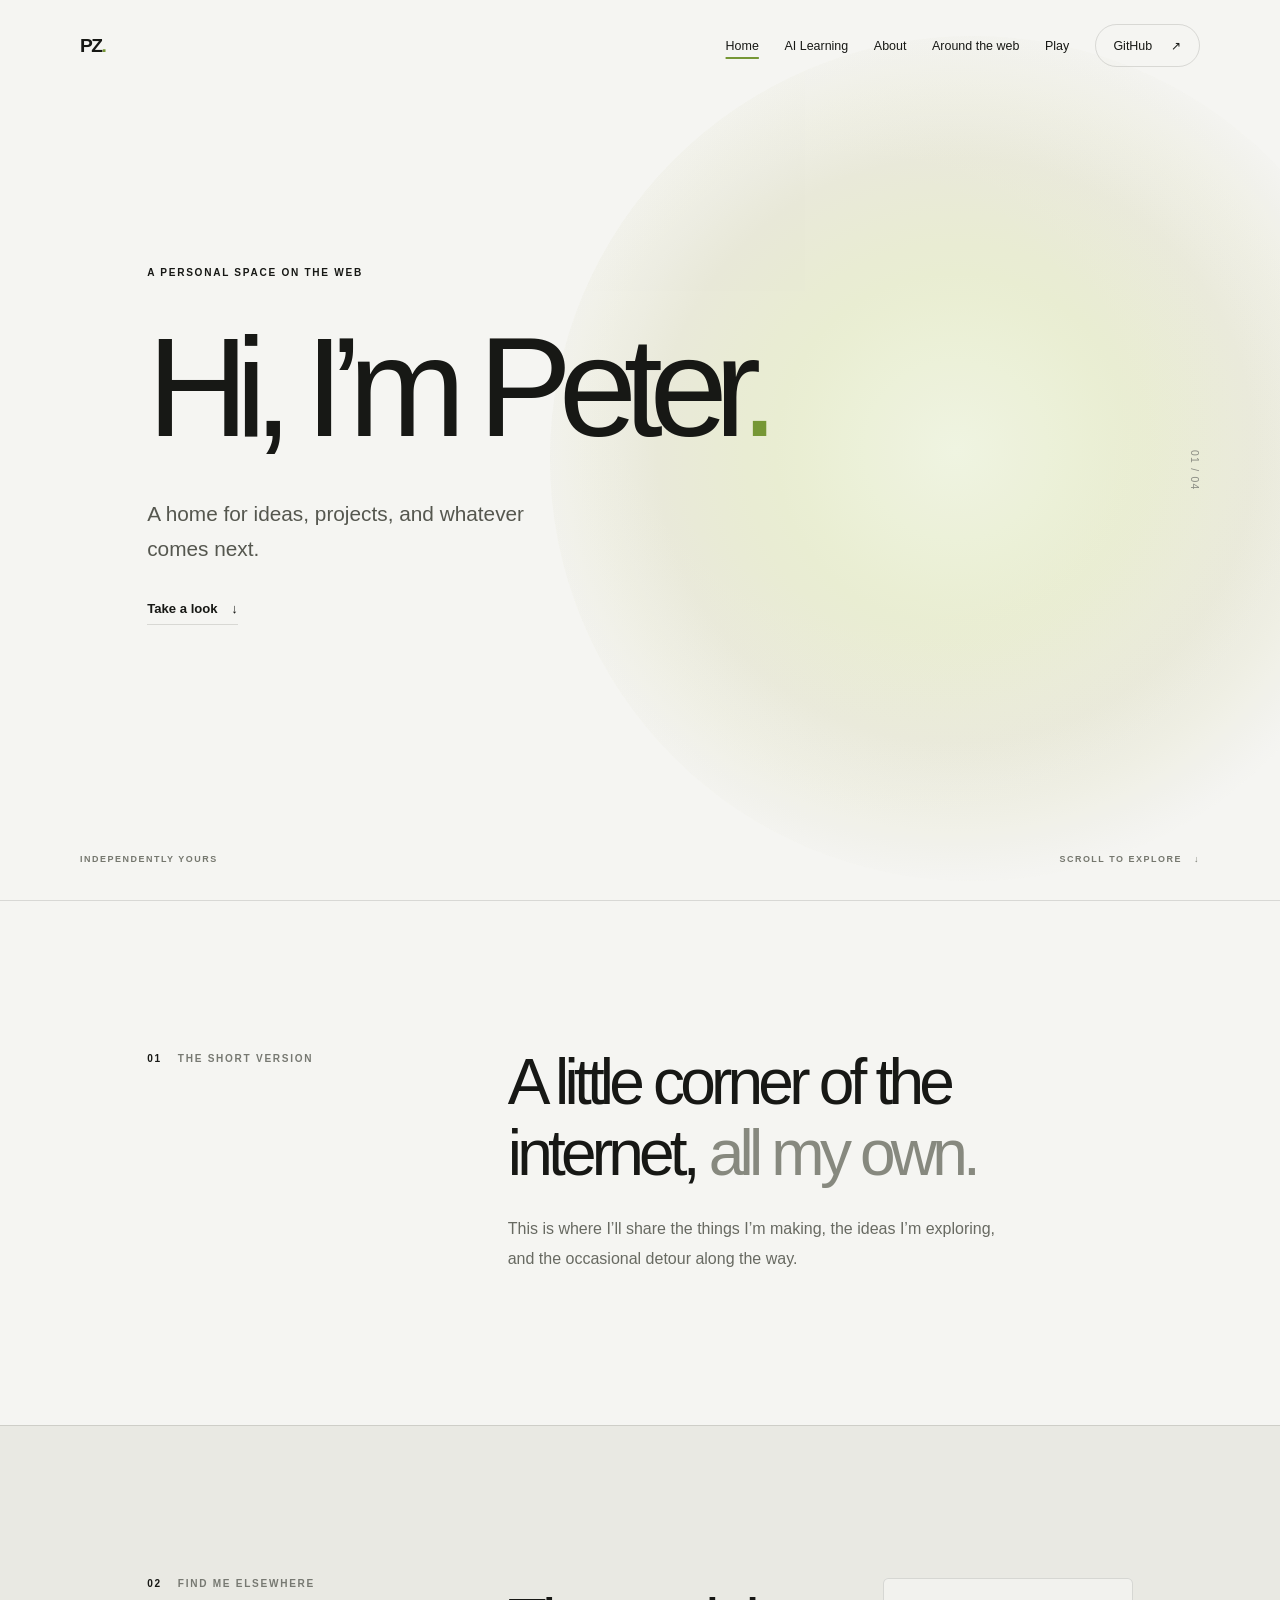
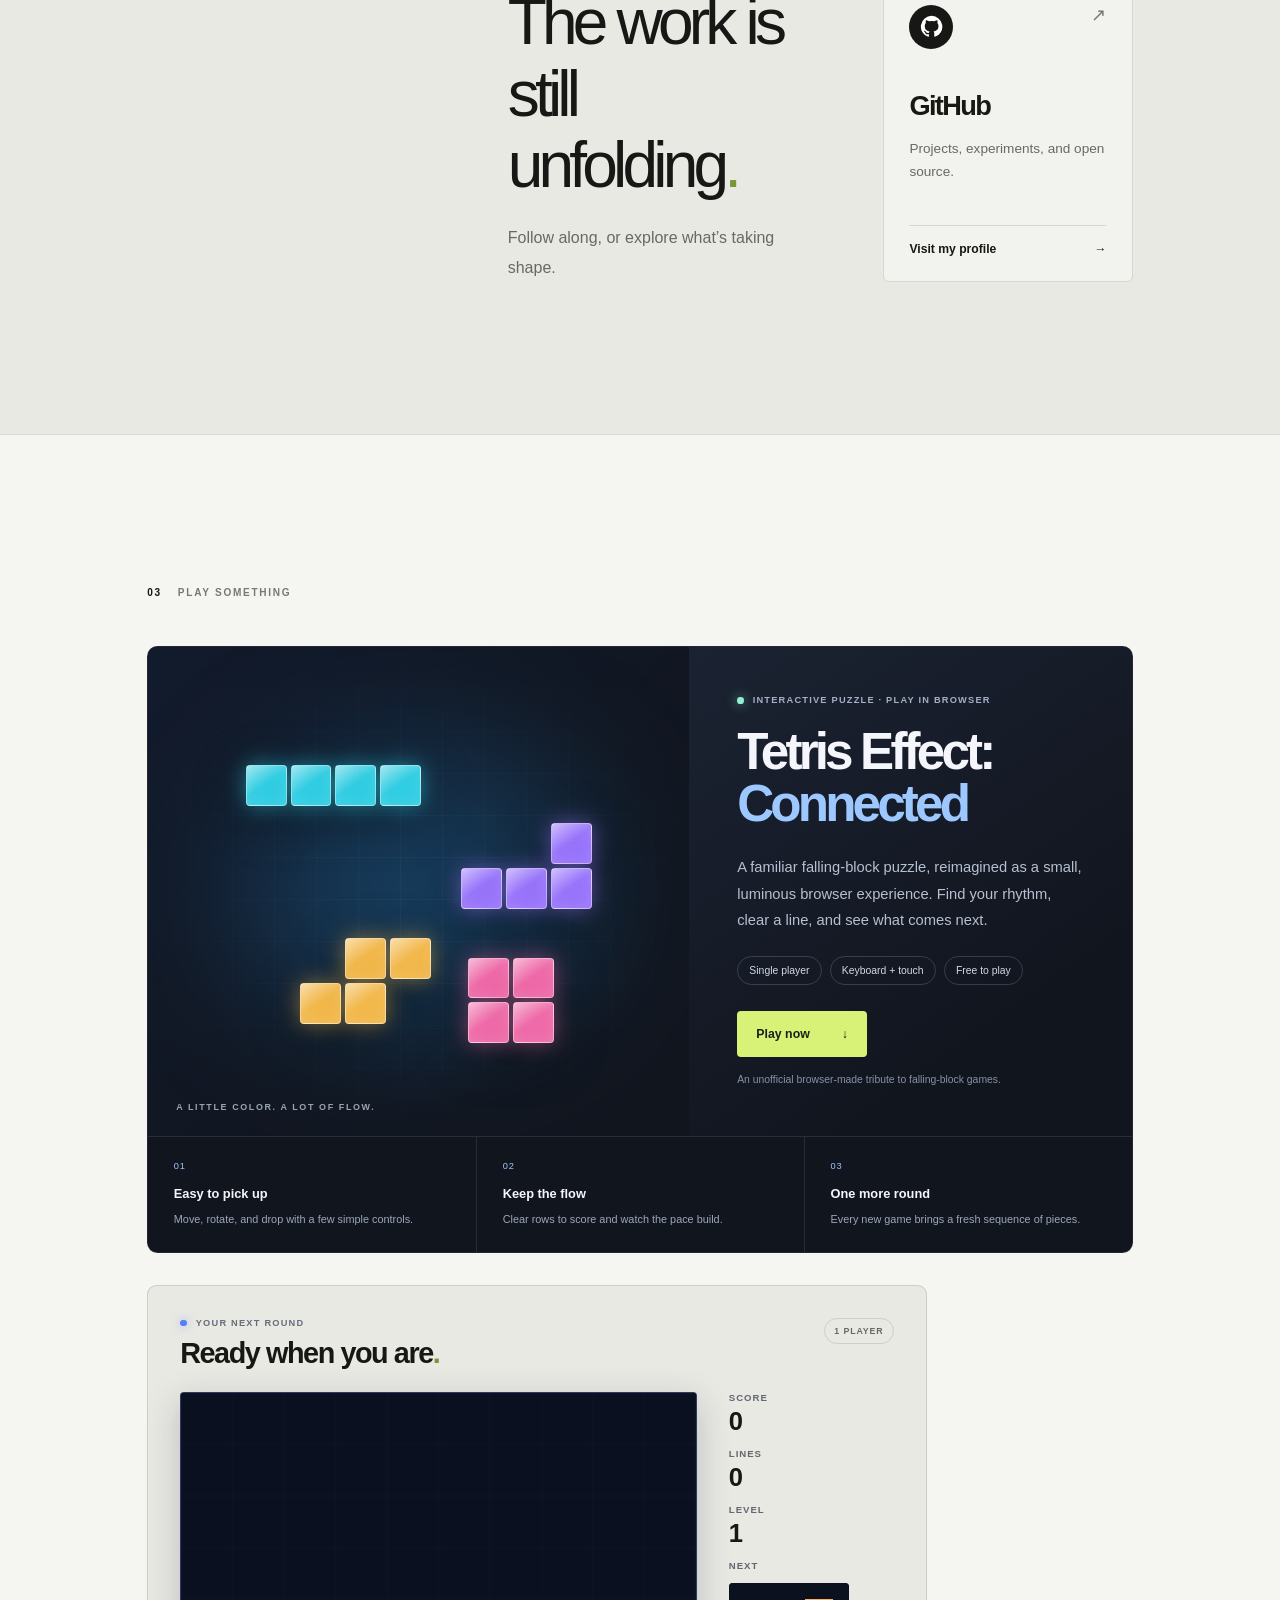
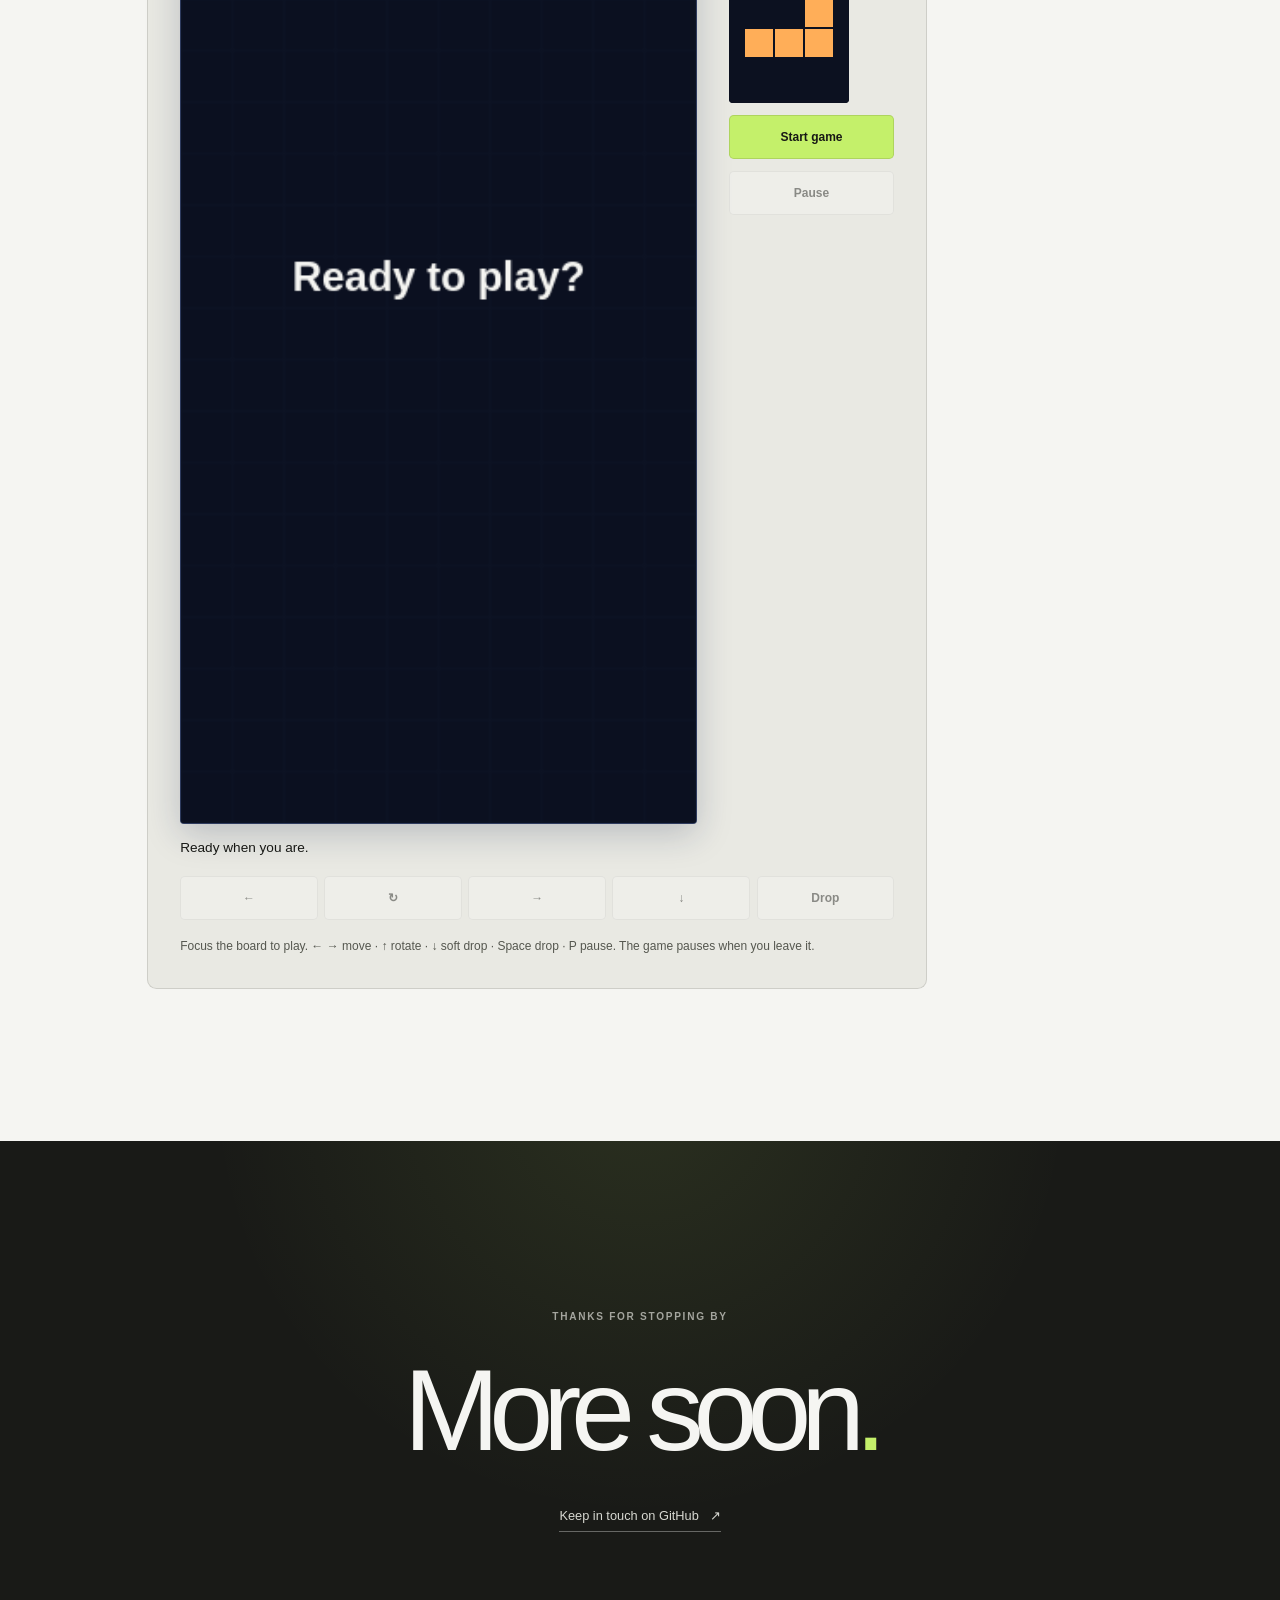
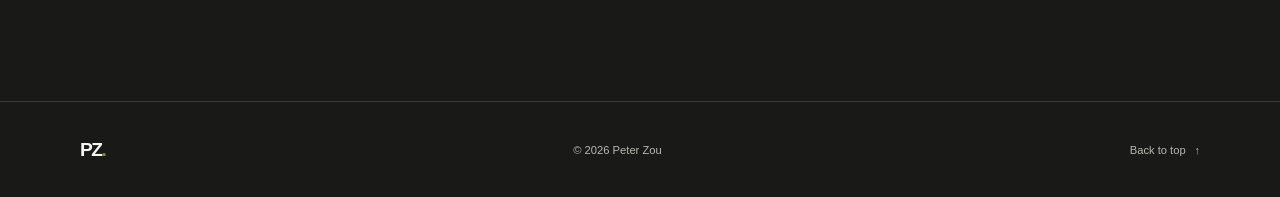
==== commit 1dbbcac0: "Refresh homepage block game showcase Co-authored-by: Copilot <223556219+Copilot@users.noreply.github" ====
--- a/index.html
+++ b/index.html
@@ -107,12 +107,53 @@
       <section class="play section-wrap" id="play" aria-labelledby="play-title">
         <div class="section-label">
           <span class="section-number">03</span>
-          <span>A LITTLE BREAK</span>
+          <span>PLAY SOMETHING</span>
         </div>
         <div class="play-content">
-          <h2 id="play-title">One more block<span class="period">.</span></h2>
-          <p class="play-intro">A small falling-block game. Stack, clear, repeat.</p>
-          <div class="game-widget" aria-label="Falling-block game">
+          <div class="game-product">
+            <div class="game-product-hero">
+              <div class="game-art" aria-hidden="true">
+                <span class="art-grid"></span>
+                <span class="art-glow"></span>
+                <span class="art-piece art-piece--line"><i></i><i></i><i></i><i></i></span>
+                <span class="art-piece art-piece--corner"><i></i><i></i><i></i><i></i></span>
+                <span class="art-piece art-piece--step"><i></i><i></i><i></i><i></i></span>
+                <span class="art-piece art-piece--square"><i></i><i></i><i></i><i></i></span>
+                <span class="art-caption">A LITTLE COLOR. A LOT OF FLOW.</span>
+              </div>
+              <div class="game-product-copy">
+                <p class="product-kicker"><span></span> INTERACTIVE PUZZLE · PLAY IN BROWSER</p>
+                <h2 id="play-title">Tetris Effect:<br><span>Connected</span></h2>
+                <p class="product-description">
+                  A familiar falling-block puzzle, reimagined as a small, luminous
+                  browser experience. Find your rhythm, clear a line, and see what
+                  comes next.
+                </p>
+                <div class="product-tags" aria-label="Game details">
+                  <span>Single player</span>
+                  <span>Keyboard + touch</span>
+                  <span>Free to play</span>
+                </div>
+                <a class="product-play" href="#gameplay">
+                  Play now <span aria-hidden="true">↓</span>
+                </a>
+                <p class="product-note">An unofficial browser-made tribute to falling-block games.</p>
+              </div>
+            </div>
+            <div class="product-highlights" aria-label="Game features">
+              <div><span>01</span><strong>Easy to pick up</strong><p>Move, rotate, and drop with a few simple controls.</p></div>
+              <div><span>02</span><strong>Keep the flow</strong><p>Clear rows to score and watch the pace build.</p></div>
+              <div><span>03</span><strong>One more round</strong><p>Every new game brings a fresh sequence of pieces.</p></div>
+            </div>
+          </div>
+          <div class="game-widget" id="gameplay" aria-label="Falling-block game">
+            <div class="game-widget-heading">
+              <div>
+                <p class="product-kicker"><span></span> YOUR NEXT ROUND</p>
+                <h3>Ready when you are<span class="period">.</span></h3>
+              </div>
+              <span class="game-player-count">1 PLAYER</span>
+            </div>
             <div class="game-layout">
               <canvas id="game-board" width="300" height="600" tabindex="0"
                 role="img" aria-label="Game board, 10 columns by 20 rows"
--- a/styles.css
+++ b/styles.css
@@ -484,46 +484,324 @@
   line-height: 1.8;
 }
 
+.play.section-wrap {
+  grid-template-columns: 1fr;
+}
+
 .play-content {
   min-width: 0;
 }
 
-.play-content h2 {
-  margin: -0.4rem 0 1rem;
-  font-family: var(--font-display);
-  font-size: clamp(2.5rem, 5vw, 5rem);
-  font-weight: 500;
+.game-product {
+  overflow: hidden;
+  border: 1px solid rgba(255, 255, 255, 0.08);
+  border-radius: 0.65rem;
+  background: #11151e;
+  color: #f5f6fb;
+}
+
+.game-product-hero {
+  display: grid;
+  min-height: 30rem;
+  grid-template-columns: minmax(0, 1.1fr) minmax(0, 0.9fr);
+}
+
+.game-art {
+  position: relative;
+  display: grid;
+  min-height: 30rem;
+  overflow: hidden;
+  place-items: center;
+  background:
+    radial-gradient(ellipse at 50% 50%, rgba(32, 71, 117, 0.25), transparent 62%),
+    linear-gradient(135deg, #121b2c, #11151e 75%);
+  isolation: isolate;
+}
+
+.art-grid,
+.art-glow {
+  position: absolute;
+  z-index: -1;
+  inset: 0;
+  pointer-events: none;
+}
+
+.art-grid {
+  background-image:
+    linear-gradient(rgba(138, 187, 255, 0.06) 1px, transparent 1px),
+    linear-gradient(90deg, rgba(138, 187, 255, 0.06) 1px, transparent 1px);
+  background-size: 42px 42px;
+  mask-image: radial-gradient(ellipse at center, black 8%, transparent 76%);
+}
+
+.art-glow {
+  inset: 24% 18%;
+  border-radius: 50%;
+  background: #1b71a8;
+  filter: blur(80px);
+  opacity: 0.36;
+}
+
+.art-piece {
+  position: absolute;
+  display: grid;
+  grid-auto-rows: clamp(1.4rem, 3.2vw, 2.8rem);
+  gap: 4px;
+  filter: drop-shadow(0 10px 24px rgba(0, 0, 0, 0.35));
+  animation: piece-float 5s ease-in-out infinite;
+}
+
+.art-piece i {
+  display: block;
+  width: clamp(1.4rem, 3.2vw, 2.8rem);
+  border: 1px solid rgba(255, 255, 255, 0.45);
+  border-radius: 4px;
+  background: linear-gradient(145deg, rgba(255, 255, 255, 0.5), transparent 47%), var(--piece-color);
+  box-shadow: inset 0 0 14px rgba(255, 255, 255, 0.12), 0 0 22px var(--piece-glow);
+}
+
+.art-piece--line {
+  top: 24%;
+  left: 18%;
+  grid-template-columns: repeat(4, 1fr);
+  --piece-color: #31cde2;
+  --piece-glow: rgba(49, 205, 226, 0.55);
+  animation-delay: -1.2s;
+}
+
+.art-piece--corner {
+  top: 36%;
+  right: 18%;
+  grid-template-columns: repeat(3, 1fr);
+  grid-template-areas: ". . a" "b c d";
+  --piece-color: #9874fa;
+  --piece-glow: rgba(152, 116, 250, 0.55);
+  animation-delay: -3.1s;
+}
+
+.art-piece--corner i:nth-child(1) { grid-area: a; }
+.art-piece--corner i:nth-child(2) { grid-area: b; }
+.art-piece--corner i:nth-child(3) { grid-area: c; }
+.art-piece--corner i:nth-child(4) { grid-area: d; }
+
+.art-piece--step {
+  bottom: 23%;
+  left: 28%;
+  grid-template-columns: repeat(3, 1fr);
+  grid-template-areas: ". a b" "c d .";
+  --piece-color: #f2b84b;
+  --piece-glow: rgba(242, 184, 75, 0.5);
+  animation-delay: -2.4s;
+}
+
+.art-piece--step i:nth-child(1) { grid-area: a; }
+.art-piece--step i:nth-child(2) { grid-area: b; }
+.art-piece--step i:nth-child(3) { grid-area: c; }
+.art-piece--step i:nth-child(4) { grid-area: d; }
+
+.art-piece--square {
+  right: 25%;
+  bottom: 19%;
+  grid-template-columns: repeat(2, 1fr);
+  --piece-color: #ee6aa8;
+  --piece-glow: rgba(238, 106, 168, 0.5);
+  animation-delay: -0.5s;
+}
+
+.art-caption {
+  position: absolute;
+  bottom: 1.5rem;
+  left: 1.75rem;
+  color: rgba(229, 238, 255, 0.65);
+  font-size: 0.56rem;
+  font-weight: 600;
+  letter-spacing: 0.18em;
+}
+
+.game-product-copy {
+  display: flex;
+  flex-direction: column;
+  align-items: flex-start;
+  justify-content: center;
+  padding: clamp(1.5rem, 4vw, 3rem);
+  background: linear-gradient(145deg, rgba(31, 40, 58, 0.7), transparent 76%);
+}
+
+.product-kicker {
+  display: flex;
+  align-items: center;
+  gap: 0.55rem;
+  margin: 0 0 1.3rem;
+  color: #a4b0c5;
+  font-size: 0.58rem;
+  font-weight: 700;
+  letter-spacing: 0.13em;
+}
+
+.product-kicker > span {
+  width: 0.42rem;
+  height: 0.42rem;
+  border-radius: 50%;
+  background: #8df1d1;
+  box-shadow: 0 0 12px rgba(141, 241, 209, 0.7);
+}
+
+.game-product-copy h2 {
+  margin: 0;
+  font-size: clamp(2.3rem, 4vw, 4rem);
+  font-weight: 600;
   letter-spacing: -0.075em;
-  line-height: 1.12;
-}
-
-.play-intro {
-  margin: 0 0 2rem;
-  color: #686a62;
-  line-height: 1.85;
+  line-height: 1.02;
+}
+
+.game-product-copy h2 span {
+  color: #9dc8ff;
+}
+
+.product-description {
+  max-width: 28rem;
+  margin: 1.5rem 0 0;
+  color: #b7c0d0;
+  font-size: 0.92rem;
+  line-height: 1.8;
+}
+
+.product-tags {
+  display: flex;
+  flex-wrap: wrap;
+  gap: 0.5rem;
+  margin-top: 1.4rem;
+}
+
+.product-tags span {
+  padding: 0.48rem 0.7rem;
+  border: 1px solid rgba(221, 231, 249, 0.18);
+  border-radius: 999px;
+  color: #d1d9e7;
+  font-size: 0.65rem;
+}
+
+.product-play {
+  display: inline-flex;
+  min-height: 2.9rem;
+  align-items: center;
+  gap: 2rem;
+  margin-top: 1.65rem;
+  padding: 0 1.2rem;
+  border-radius: 0.25rem;
+  background: #d8f278;
+  color: #182017;
+  font-size: 0.77rem;
+  font-weight: 700;
+  transition: background 180ms ease, transform 180ms ease;
+}
+
+.product-play:hover {
+  transform: translateY(-2px);
+  background: #e6ff9b;
+}
+
+.product-note {
+  margin: 0.9rem 0 0;
+  color: #8792a6;
+  font-size: 0.65rem;
+  line-height: 1.6;
+}
+
+.product-highlights {
+  display: grid;
+  grid-template-columns: repeat(3, minmax(0, 1fr));
+  border-top: 1px solid rgba(255, 255, 255, 0.1);
+}
+
+.product-highlights > div {
+  min-width: 0;
+  padding: 1.45rem clamp(1rem, 2vw, 1.7rem);
+}
+
+.product-highlights > div + div {
+  border-left: 1px solid rgba(255, 255, 255, 0.1);
+}
+
+.product-highlights span {
+  display: block;
+  margin-bottom: 0.85rem;
+  color: #9dc8ff;
+  font-size: 0.58rem;
+  letter-spacing: 0.1em;
+}
+
+.product-highlights strong {
+  font-size: 0.8rem;
+  font-weight: 600;
+}
+
+.product-highlights p {
+  margin: 0.55rem 0 0;
+  color: #9ca7b9;
+  font-size: 0.68rem;
+  line-height: 1.65;
 }
 
 .game-widget {
-  max-width: 540px;
-  padding: clamp(0.75rem, 2vw, 1.5rem);
+  max-width: 780px;
+  margin-top: 2rem;
+  padding: clamp(1rem, 3vw, 2rem);
   border: 1px solid var(--line);
   border-radius: 0.6rem;
   background: #e9e9e3;
 }
 
+.game-widget-heading {
+  display: flex;
+  align-items: flex-start;
+  justify-content: space-between;
+  gap: 1rem;
+  margin-bottom: 1.4rem;
+}
+
+.game-widget-heading .product-kicker {
+  margin-bottom: 0.55rem;
+  color: #666d7c;
+}
+
+.game-widget-heading .product-kicker > span {
+  background: #567dff;
+  box-shadow: 0 0 10px rgba(86, 125, 255, 0.5);
+}
+
+.game-widget-heading h3 {
+  margin: 0;
+  font-size: clamp(1.25rem, 2.5vw, 1.8rem);
+  font-weight: 600;
+  letter-spacing: -0.05em;
+}
+
+.game-player-count {
+  padding: 0.45rem 0.6rem;
+  border: 1px solid var(--line);
+  border-radius: 999px;
+  color: #686a62;
+  font-size: 0.55rem;
+  font-weight: 700;
+  letter-spacing: 0.1em;
+}
+
 .game-layout {
   display: grid;
-  grid-template-columns: minmax(0, 1fr) minmax(80px, 0.4fr);
+  grid-template-columns: minmax(0, 1fr) minmax(100px, 0.32fr);
   align-items: start;
-  gap: clamp(0.75rem, 2vw, 1.5rem);
+  gap: clamp(1rem, 3vw, 2rem);
 }
 
 #game-board {
   display: block;
   width: 100%;
   height: auto;
+  border: 1px solid rgba(132, 170, 255, 0.28);
   border-radius: 0.25rem;
-  background: #191a17;
+  background: #0c1120;
+  box-shadow: 0 10px 35px rgba(22, 38, 75, 0.22);
 }
 
 .game-sidebar {
@@ -535,9 +813,9 @@
 
 .game-label {
   margin: 0;
-  color: #55574f;
+  color: #626770;
   font-size: 0.6rem;
-  font-weight: 600;
+  font-weight: 700;
   letter-spacing: 0.1em;
 }
 
@@ -554,7 +832,7 @@
   max-width: 120px;
   height: auto;
   border-radius: 0.25rem;
-  background: #191a17;
+  background: #0c1120;
 }
 
 .game-widget button {
@@ -602,6 +880,11 @@
   line-height: 1.7;
 }
 
+@keyframes piece-float {
+  0%, 100% { transform: translateY(0); }
+  50% { transform: translateY(-9px); }
+}
+
 .closing {
   position: relative;
   display: flex;
@@ -740,6 +1023,39 @@
 @media (max-width: 760px) {
   .practice-grid {
     grid-template-columns: 1fr;
+  }
+
+  .game-product-hero {
+    grid-template-columns: 1fr;
+  }
+
+  .game-art {
+    min-height: 23rem;
+  }
+
+  .art-piece {
+    grid-auto-rows: clamp(1.7rem, 7vw, 2.5rem);
+  }
+
+  .art-piece i {
+    width: clamp(1.7rem, 7vw, 2.5rem);
+  }
+
+  .game-product-copy {
+    padding: 2rem;
+  }
+
+  .product-highlights {
+    grid-template-columns: 1fr;
+  }
+
+  .product-highlights > div {
+    padding: 1.1rem 1.4rem;
+  }
+
+  .product-highlights > div + div {
+    border-top: 1px solid rgba(255, 255, 255, 0.1);
+    border-left: 0;
   }
 
   .site-header {
@@ -881,6 +1197,31 @@
     max-width: 6rem;
   }
 
+  .game-art {
+    min-height: 19rem;
+  }
+
+  .game-product-copy {
+    padding: 1.5rem;
+  }
+
+  .game-widget {
+    padding: 0.75rem;
+  }
+
+  .game-layout {
+    grid-template-columns: minmax(0, 1fr) minmax(76px, 0.38fr);
+    gap: 0.65rem;
+  }
+
+  .game-controls {
+    grid-template-columns: repeat(3, minmax(0, 1fr));
+  }
+
+  .game-controls button:last-child {
+    grid-column: span 3;
+  }
+
   .hero-bottom {
     letter-spacing: 0.11em;
   }
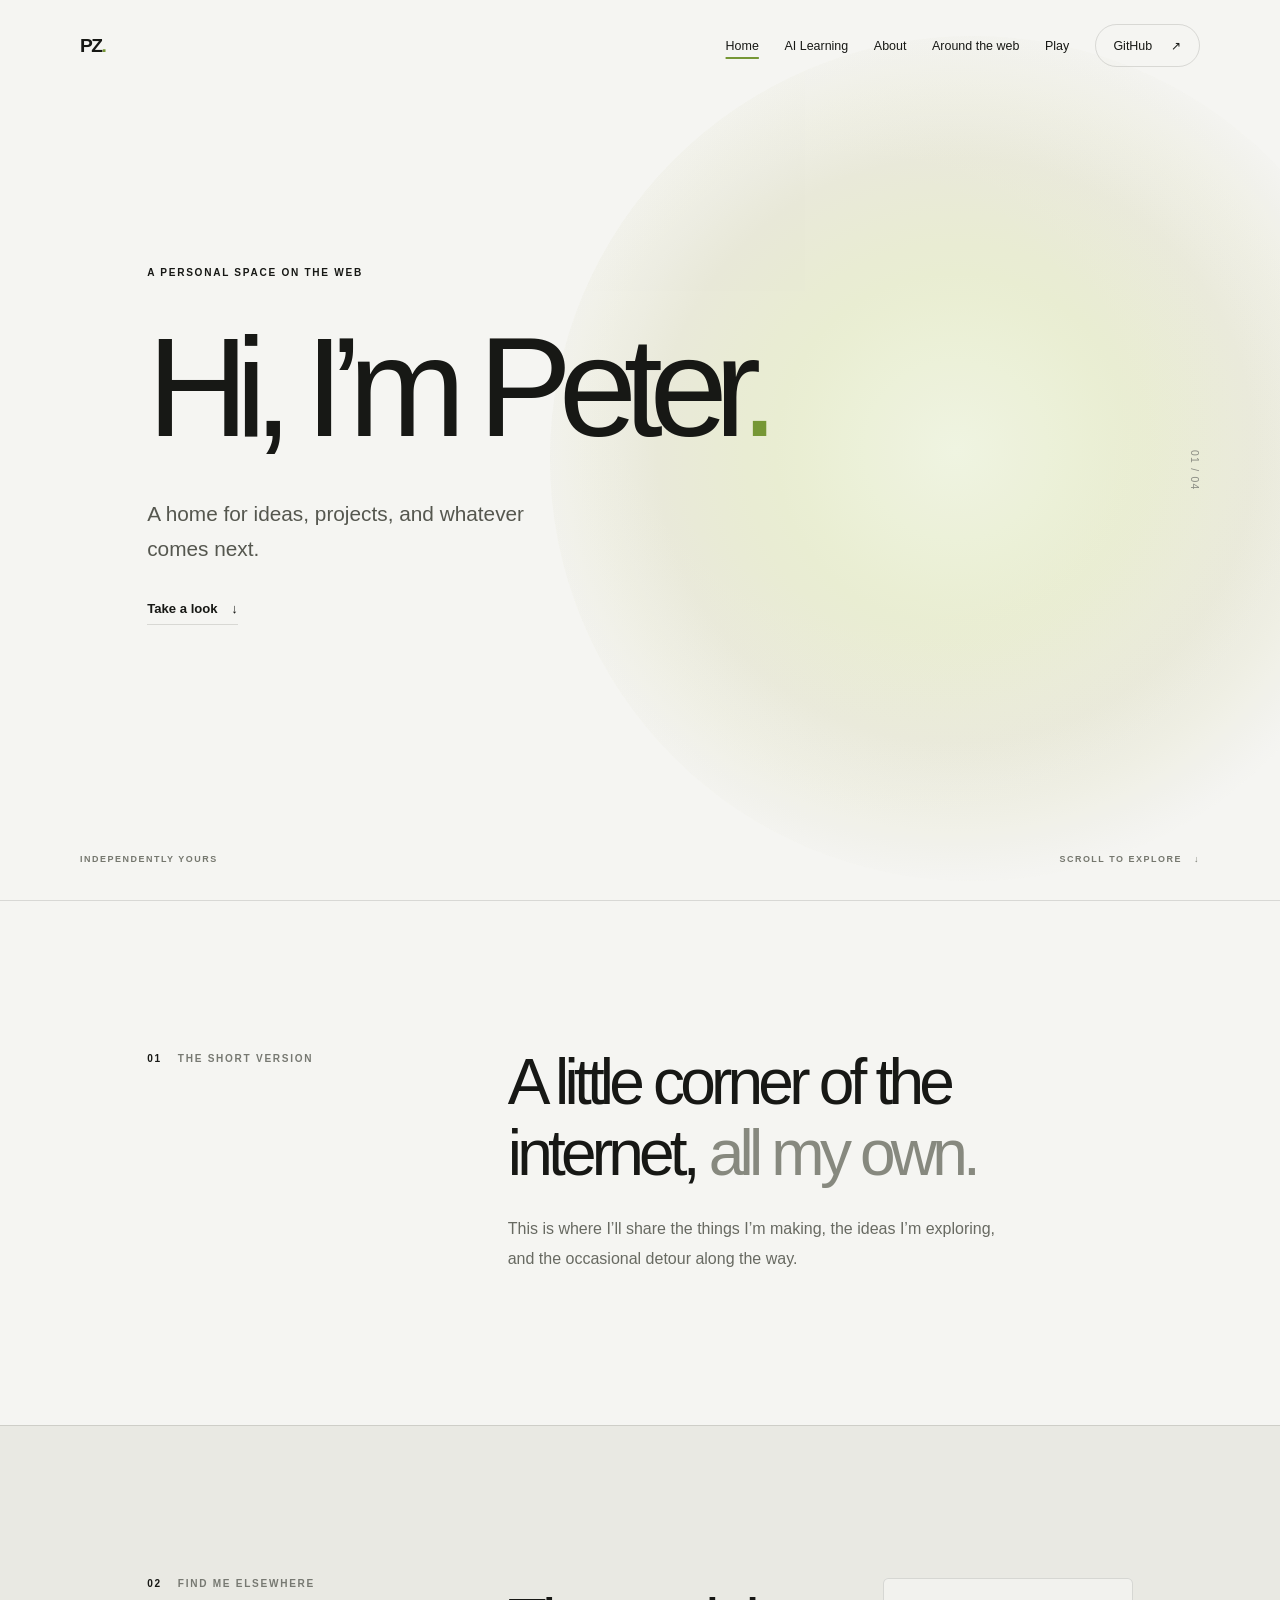
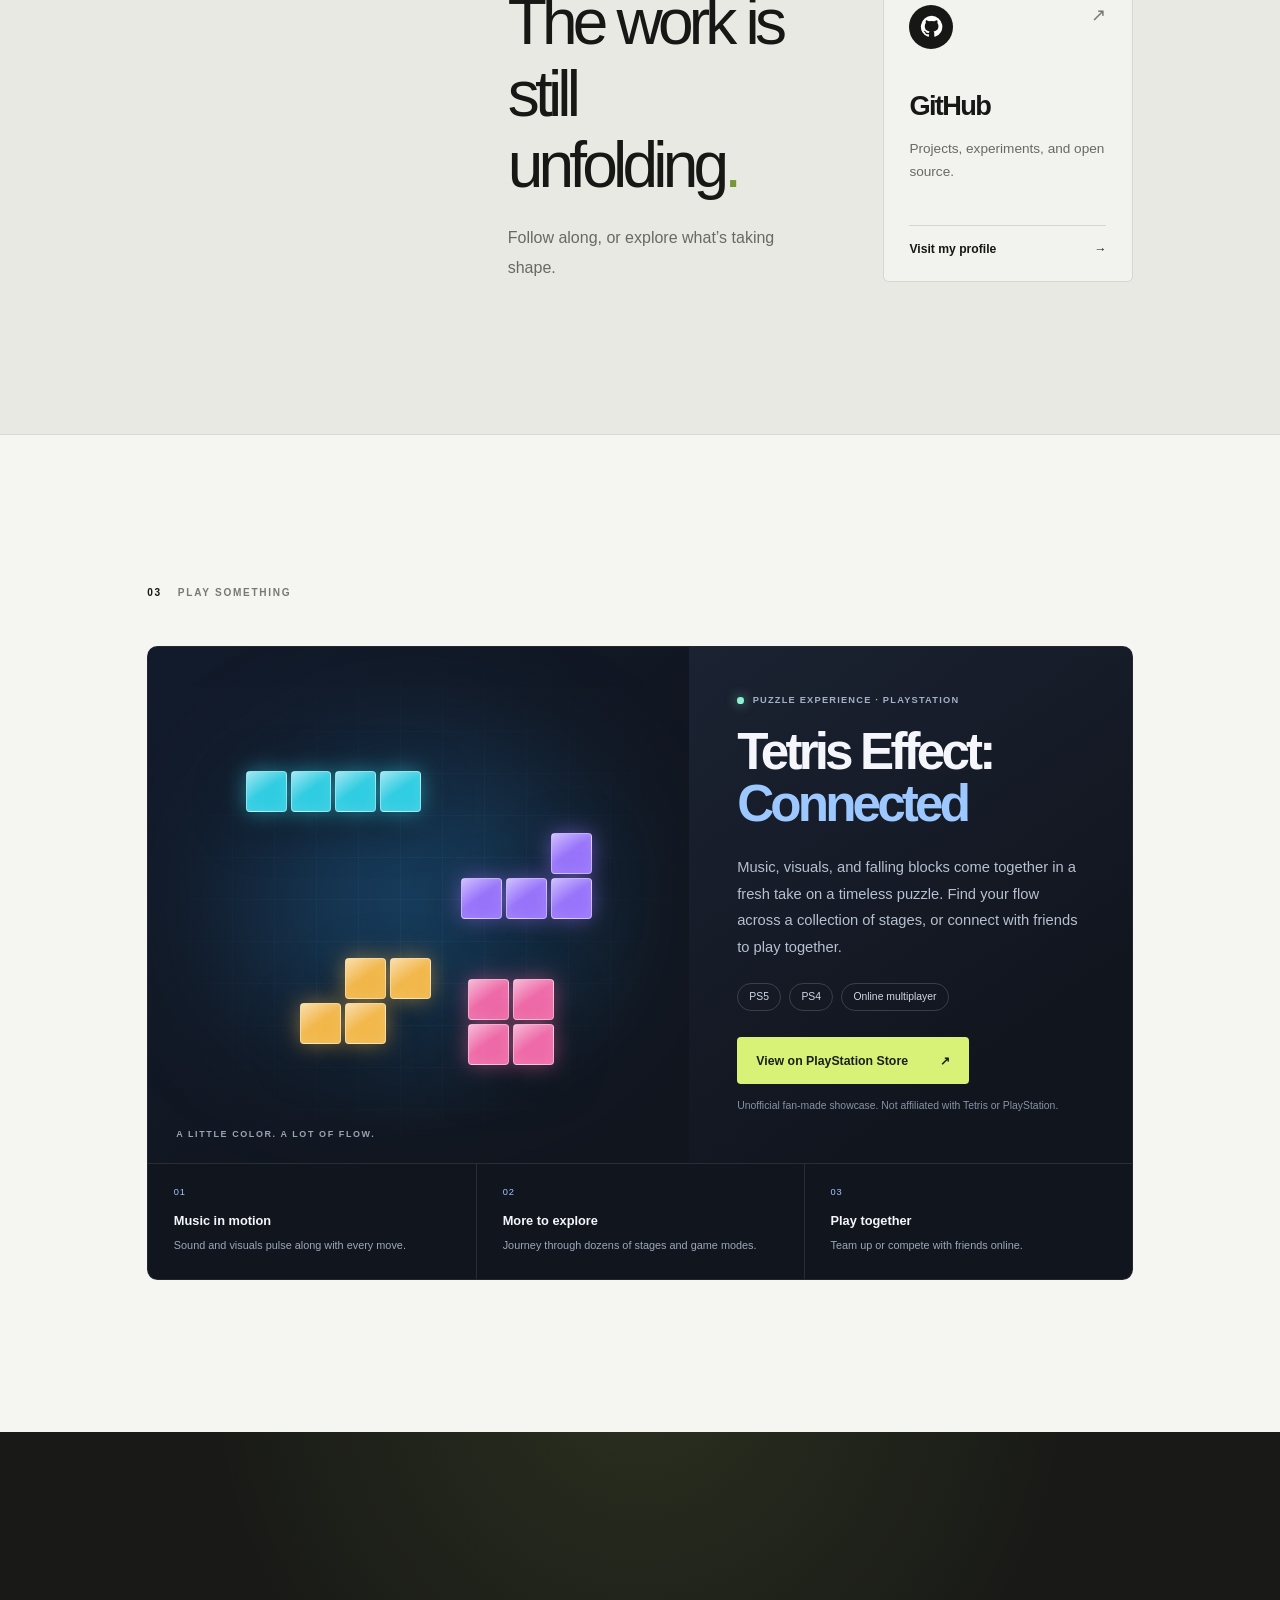
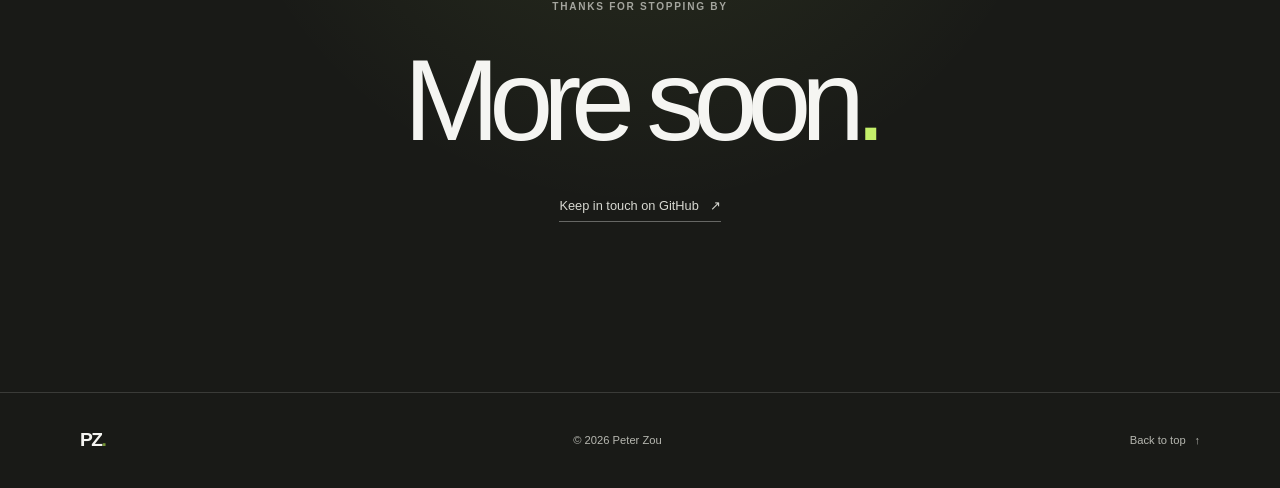
==== commit a759fc86: "Remove embedded block game from homepage Co-authored-by: Copilot <223556219+Copilot@users.noreply.gi" ====
--- a/index.html
+++ b/index.html
@@ -11,7 +11,6 @@
     <title>Peter Zou — Personal site</title>
     <link rel="stylesheet" href="styles.css">
     <script src="script.js" defer></script>
-    <script src="game.js" defer></script>
   </head>
   <body>
     <a class="skip-link" href="#main">Skip to content</a>
@@ -122,68 +121,29 @@
                 <span class="art-caption">A LITTLE COLOR. A LOT OF FLOW.</span>
               </div>
               <div class="game-product-copy">
-                <p class="product-kicker"><span></span> INTERACTIVE PUZZLE · PLAY IN BROWSER</p>
+                <p class="product-kicker"><span></span> PUZZLE EXPERIENCE · PLAYSTATION</p>
                 <h2 id="play-title">Tetris Effect:<br><span>Connected</span></h2>
                 <p class="product-description">
-                  A familiar falling-block puzzle, reimagined as a small, luminous
-                  browser experience. Find your rhythm, clear a line, and see what
-                  comes next.
+                  Music, visuals, and falling blocks come together in a fresh take
+                  on a timeless puzzle. Find your flow across a collection of
+                  stages, or connect with friends to play together.
                 </p>
                 <div class="product-tags" aria-label="Game details">
-                  <span>Single player</span>
-                  <span>Keyboard + touch</span>
-                  <span>Free to play</span>
+                  <span>PS5</span>
+                  <span>PS4</span>
+                  <span>Online multiplayer</span>
                 </div>
-                <a class="product-play" href="#gameplay">
-                  Play now <span aria-hidden="true">↓</span>
+                <a class="product-play" href="https://store.playstation.com/zh-hans-hk/concept/232708" target="_blank" rel="noreferrer">
+                  View on PlayStation Store <span aria-hidden="true">↗</span>
                 </a>
-                <p class="product-note">An unofficial browser-made tribute to falling-block games.</p>
+                <p class="product-note">Unofficial fan-made showcase. Not affiliated with Tetris or PlayStation.</p>
               </div>
             </div>
             <div class="product-highlights" aria-label="Game features">
-              <div><span>01</span><strong>Easy to pick up</strong><p>Move, rotate, and drop with a few simple controls.</p></div>
-              <div><span>02</span><strong>Keep the flow</strong><p>Clear rows to score and watch the pace build.</p></div>
-              <div><span>03</span><strong>One more round</strong><p>Every new game brings a fresh sequence of pieces.</p></div>
+              <div><span>01</span><strong>Music in motion</strong><p>Sound and visuals pulse along with every move.</p></div>
+              <div><span>02</span><strong>More to explore</strong><p>Journey through dozens of stages and game modes.</p></div>
+              <div><span>03</span><strong>Play together</strong><p>Team up or compete with friends online.</p></div>
             </div>
-          </div>
-          <div class="game-widget" id="gameplay" aria-label="Falling-block game">
-            <div class="game-widget-heading">
-              <div>
-                <p class="product-kicker"><span></span> YOUR NEXT ROUND</p>
-                <h3>Ready when you are<span class="period">.</span></h3>
-              </div>
-              <span class="game-player-count">1 PLAYER</span>
-            </div>
-            <div class="game-layout">
-              <canvas id="game-board" width="300" height="600" tabindex="0"
-                role="img" aria-label="Game board, 10 columns by 20 rows"
-                aria-describedby="game-instructions game-status">
-                This game requires a browser with canvas support.
-              </canvas>
-              <div class="game-sidebar">
-                <p class="game-label">SCORE <strong id="game-score">0</strong></p>
-                <p class="game-label">LINES <strong id="game-lines">0</strong></p>
-                <p class="game-label">LEVEL <strong id="game-level">1</strong></p>
-                <p class="game-label">NEXT</p>
-                <canvas id="game-next" width="120" height="120" role="img"
-                  aria-label="Next piece preview"></canvas>
-                <button type="button" id="game-start">Start game</button>
-                <button type="button" id="game-pause" disabled>Pause</button>
-              </div>
-            </div>
-            <p id="game-status" role="status" aria-live="polite">Ready when you are.</p>
-            <div class="game-controls" aria-label="Touch game controls">
-              <button type="button" data-game-action="left" aria-label="Move left">←</button>
-              <button type="button" data-game-action="rotate" aria-label="Rotate piece">↻</button>
-              <button type="button" data-game-action="right" aria-label="Move right">→</button>
-              <button type="button" data-game-action="down" aria-label="Move down">↓</button>
-              <button type="button" data-game-action="drop">Drop</button>
-            </div>
-            <p id="game-instructions">
-              Focus the board to play. ← → move · ↑ rotate · ↓ soft drop · Space drop · P pause.
-              The game pauses when you leave it.
-            </p>
-            <noscript><p>Enable JavaScript to play this game.</p></noscript>
           </div>
         </div>
       </section>
--- a/styles.css
+++ b/styles.css
@@ -741,143 +741,6 @@
   color: #9ca7b9;
   font-size: 0.68rem;
   line-height: 1.65;
-}
-
-.game-widget {
-  max-width: 780px;
-  margin-top: 2rem;
-  padding: clamp(1rem, 3vw, 2rem);
-  border: 1px solid var(--line);
-  border-radius: 0.6rem;
-  background: #e9e9e3;
-}
-
-.game-widget-heading {
-  display: flex;
-  align-items: flex-start;
-  justify-content: space-between;
-  gap: 1rem;
-  margin-bottom: 1.4rem;
-}
-
-.game-widget-heading .product-kicker {
-  margin-bottom: 0.55rem;
-  color: #666d7c;
-}
-
-.game-widget-heading .product-kicker > span {
-  background: #567dff;
-  box-shadow: 0 0 10px rgba(86, 125, 255, 0.5);
-}
-
-.game-widget-heading h3 {
-  margin: 0;
-  font-size: clamp(1.25rem, 2.5vw, 1.8rem);
-  font-weight: 600;
-  letter-spacing: -0.05em;
-}
-
-.game-player-count {
-  padding: 0.45rem 0.6rem;
-  border: 1px solid var(--line);
-  border-radius: 999px;
-  color: #686a62;
-  font-size: 0.55rem;
-  font-weight: 700;
-  letter-spacing: 0.1em;
-}
-
-.game-layout {
-  display: grid;
-  grid-template-columns: minmax(0, 1fr) minmax(100px, 0.32fr);
-  align-items: start;
-  gap: clamp(1rem, 3vw, 2rem);
-}
-
-#game-board {
-  display: block;
-  width: 100%;
-  height: auto;
-  border: 1px solid rgba(132, 170, 255, 0.28);
-  border-radius: 0.25rem;
-  background: #0c1120;
-  box-shadow: 0 10px 35px rgba(22, 38, 75, 0.22);
-}
-
-.game-sidebar {
-  display: flex;
-  min-width: 0;
-  flex-direction: column;
-  gap: 0.75rem;
-}
-
-.game-label {
-  margin: 0;
-  color: #626770;
-  font-size: 0.6rem;
-  font-weight: 700;
-  letter-spacing: 0.1em;
-}
-
-.game-label strong {
-  display: block;
-  margin-top: 0.25rem;
-  color: var(--ink);
-  font-size: clamp(1.1rem, 2vw, 1.8rem);
-  letter-spacing: -0.04em;
-}
-
-#game-next {
-  width: 100%;
-  max-width: 120px;
-  height: auto;
-  border-radius: 0.25rem;
-  background: #0c1120;
-}
-
-.game-widget button {
-  min-height: 44px;
-  padding: 0.5rem;
-  border: 1px solid var(--line);
-  border-radius: 0.3rem;
-  background: var(--paper);
-  color: var(--ink);
-  font-size: 0.75rem;
-  font-weight: 600;
-  cursor: pointer;
-  touch-action: manipulation;
-}
-
-.game-widget button:hover:not(:disabled) {
-  background: #dcebbf;
-}
-
-.game-widget button:disabled {
-  opacity: 0.45;
-  cursor: not-allowed;
-}
-
-.game-widget #game-start {
-  background: var(--accent);
-}
-
-#game-status {
-  min-height: 1.5em;
-  margin: 1rem 0;
-  font-size: 0.85rem;
-}
-
-.game-controls {
-  display: grid;
-  grid-template-columns: repeat(5, minmax(0, 1fr));
-  gap: 0.4rem;
-}
-
-#game-instructions {
-  margin: 1rem 0 0;
-  color: #55574f;
-  font-size: 0.75rem;
-  line-height: 1.7;
 }
 
 @keyframes piece-float {
@@ -1205,23 +1068,6 @@
     padding: 1.5rem;
   }
 
-  .game-widget {
-    padding: 0.75rem;
-  }
-
-  .game-layout {
-    grid-template-columns: minmax(0, 1fr) minmax(76px, 0.38fr);
-    gap: 0.65rem;
-  }
-
-  .game-controls {
-    grid-template-columns: repeat(3, minmax(0, 1fr));
-  }
-
-  .game-controls button:last-child {
-    grid-column: span 3;
-  }
-
   .hero-bottom {
     letter-spacing: 0.11em;
   }
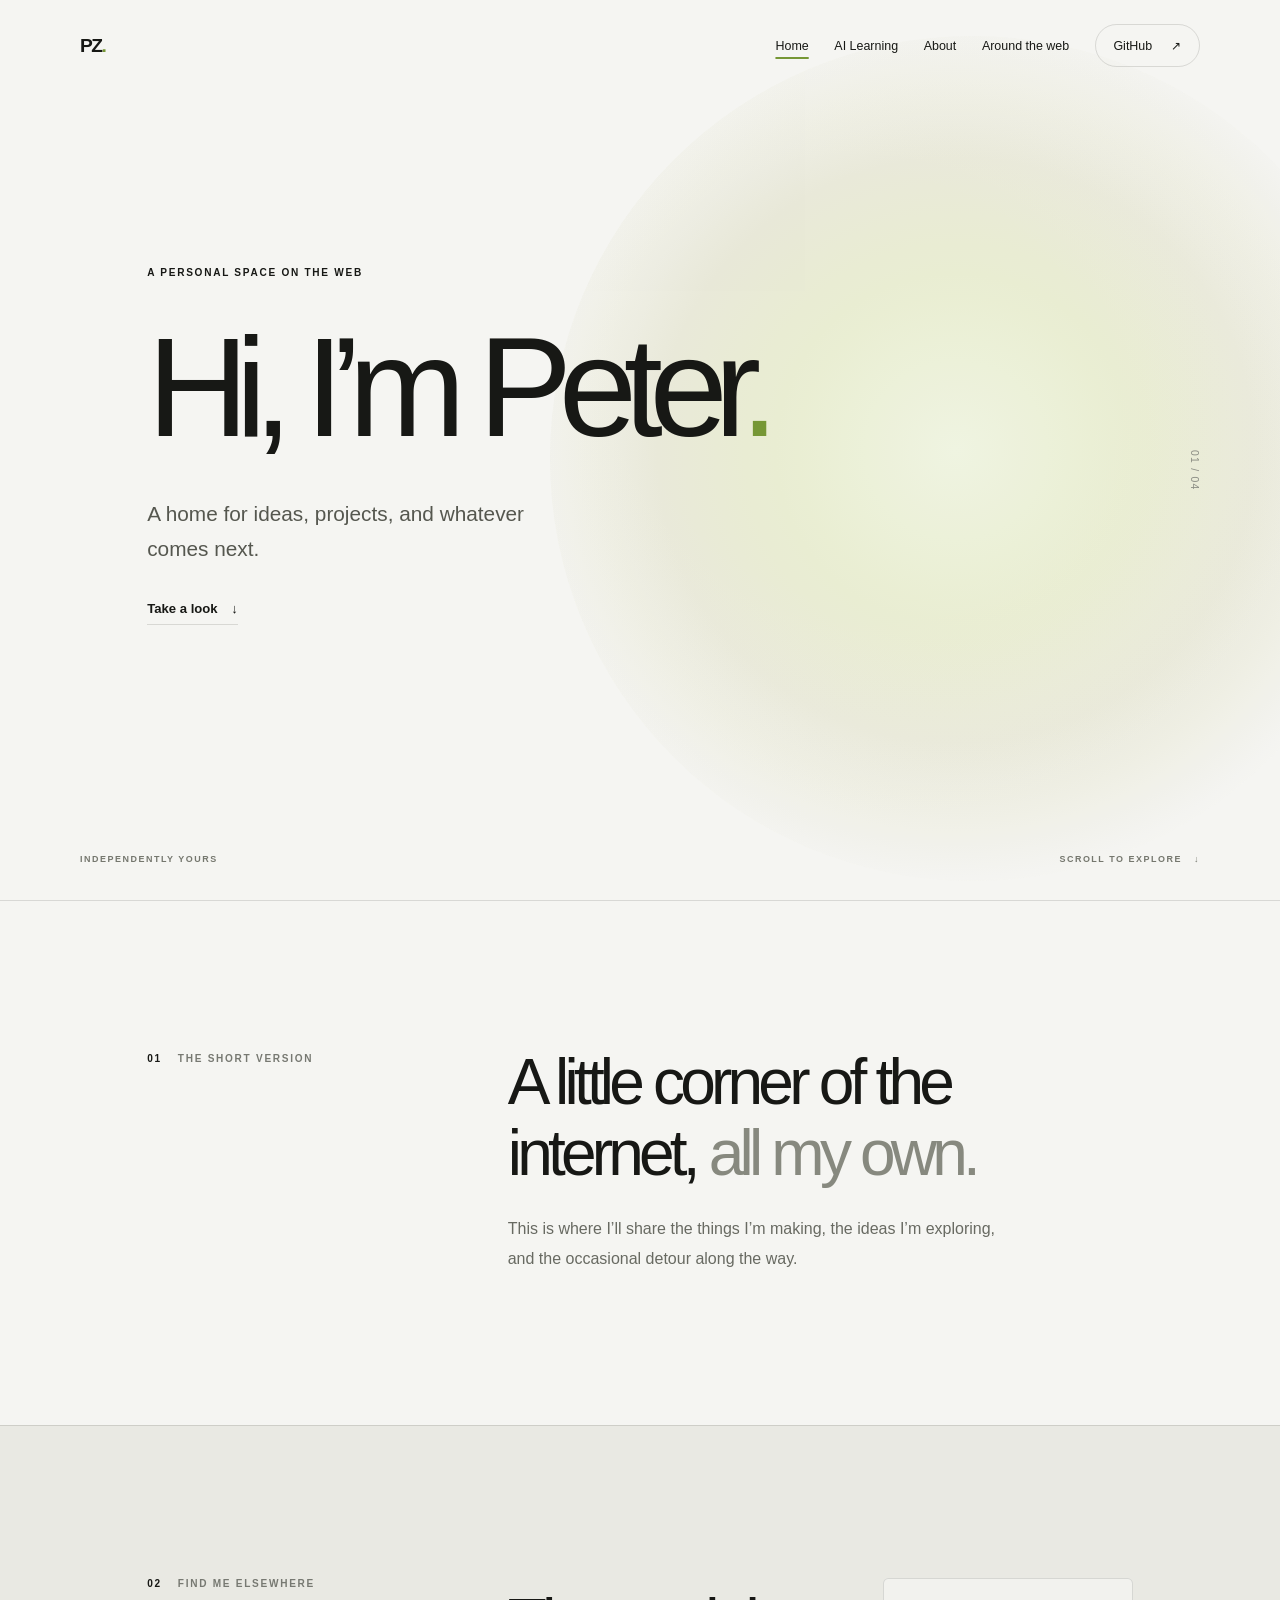
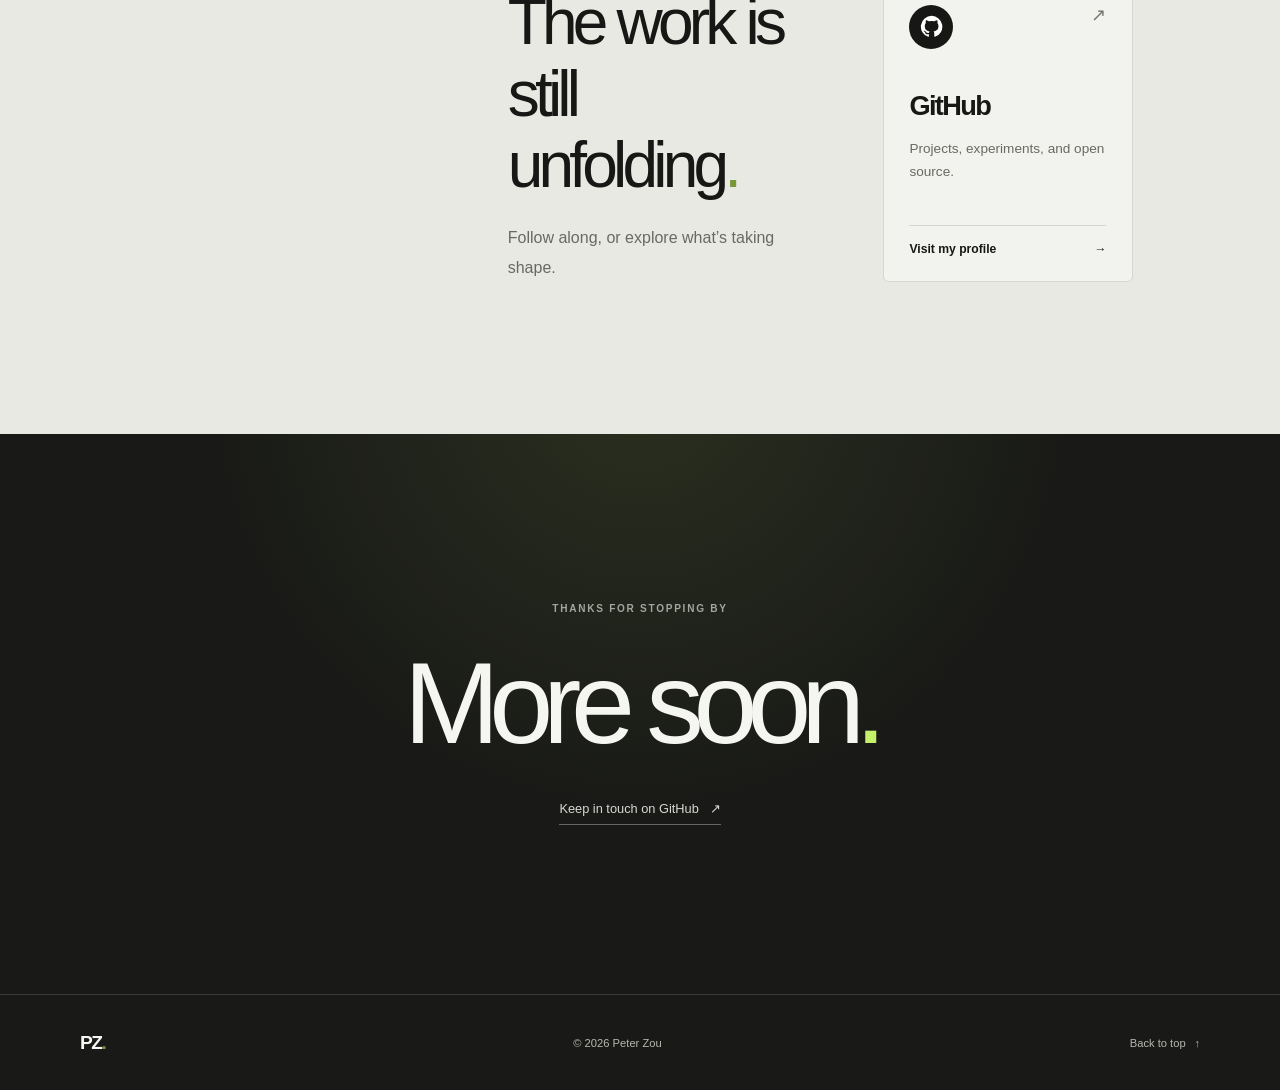
==== commit b19ca1b3: "Remove Play section from homepage Co-authored-by: Copilot <223556219+Copilot@users.noreply.github.co" ====
--- a/index.html
+++ b/index.html
@@ -31,7 +31,6 @@
         <a href="ai-learning.html">AI Learning</a>
         <a href="#about">About</a>
         <a href="#around">Around the web</a>
-        <a href="#play">Play</a>
         <a class="nav-cta" href="https://github.com/v-peterzou" target="_blank" rel="noreferrer">
           GitHub <span aria-hidden="true">↗</span>
         </a>
@@ -103,51 +102,6 @@
         </div>
       </section>
 
-      <section class="play section-wrap" id="play" aria-labelledby="play-title">
-        <div class="section-label">
-          <span class="section-number">03</span>
-          <span>PLAY SOMETHING</span>
-        </div>
-        <div class="play-content">
-          <div class="game-product">
-            <div class="game-product-hero">
-              <div class="game-art" aria-hidden="true">
-                <span class="art-grid"></span>
-                <span class="art-glow"></span>
-                <span class="art-piece art-piece--line"><i></i><i></i><i></i><i></i></span>
-                <span class="art-piece art-piece--corner"><i></i><i></i><i></i><i></i></span>
-                <span class="art-piece art-piece--step"><i></i><i></i><i></i><i></i></span>
-                <span class="art-piece art-piece--square"><i></i><i></i><i></i><i></i></span>
-                <span class="art-caption">A LITTLE COLOR. A LOT OF FLOW.</span>
-              </div>
-              <div class="game-product-copy">
-                <p class="product-kicker"><span></span> PUZZLE EXPERIENCE · PLAYSTATION</p>
-                <h2 id="play-title">Tetris Effect:<br><span>Connected</span></h2>
-                <p class="product-description">
-                  Music, visuals, and falling blocks come together in a fresh take
-                  on a timeless puzzle. Find your flow across a collection of
-                  stages, or connect with friends to play together.
-                </p>
-                <div class="product-tags" aria-label="Game details">
-                  <span>PS5</span>
-                  <span>PS4</span>
-                  <span>Online multiplayer</span>
-                </div>
-                <a class="product-play" href="https://store.playstation.com/zh-hans-hk/concept/232708" target="_blank" rel="noreferrer">
-                  View on PlayStation Store <span aria-hidden="true">↗</span>
-                </a>
-                <p class="product-note">Unofficial fan-made showcase. Not affiliated with Tetris or PlayStation.</p>
-              </div>
-            </div>
-            <div class="product-highlights" aria-label="Game features">
-              <div><span>01</span><strong>Music in motion</strong><p>Sound and visuals pulse along with every move.</p></div>
-              <div><span>02</span><strong>More to explore</strong><p>Journey through dozens of stages and game modes.</p></div>
-              <div><span>03</span><strong>Play together</strong><p>Team up or compete with friends online.</p></div>
-            </div>
-          </div>
-        </div>
-      </section>
-
       <section class="closing" aria-label="Closing">
         <div class="closing-glow" aria-hidden="true"></div>
         <p class="eyebrow reveal">THANKS FOR STOPPING BY</p>
